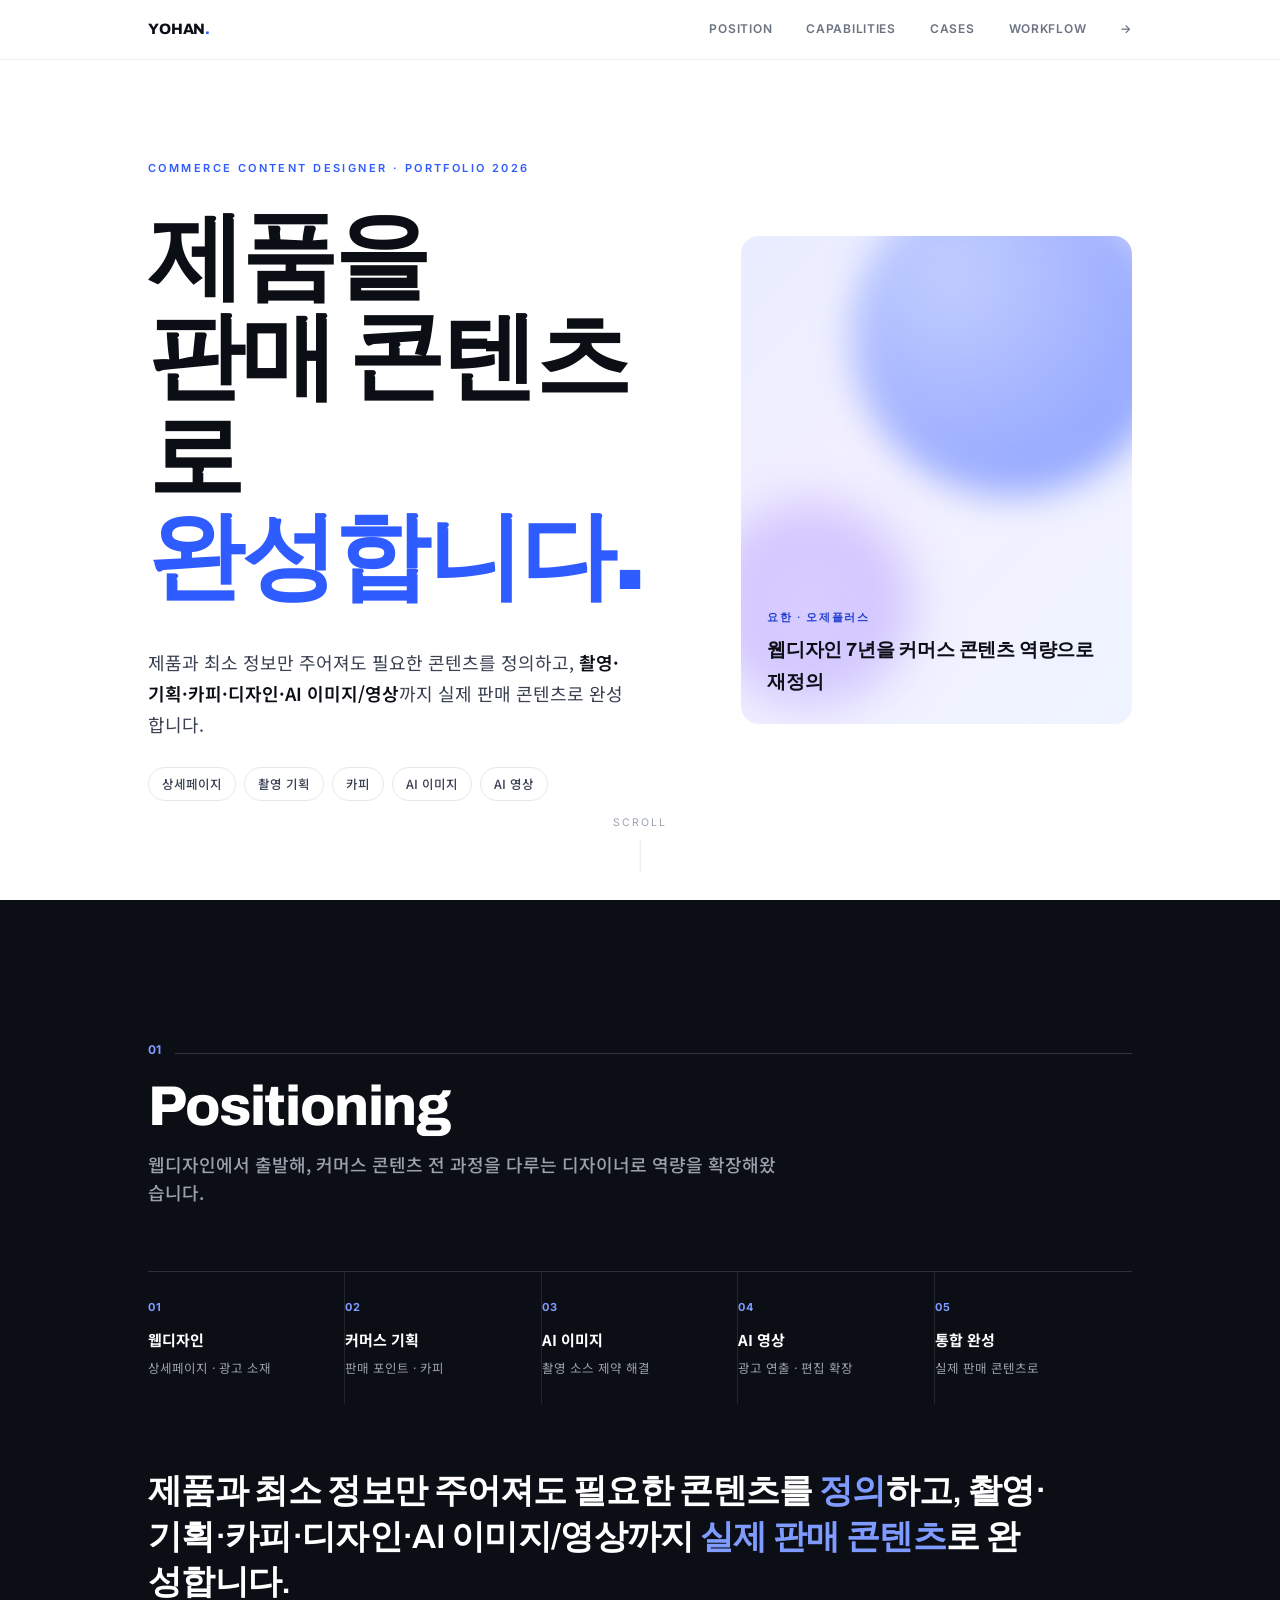
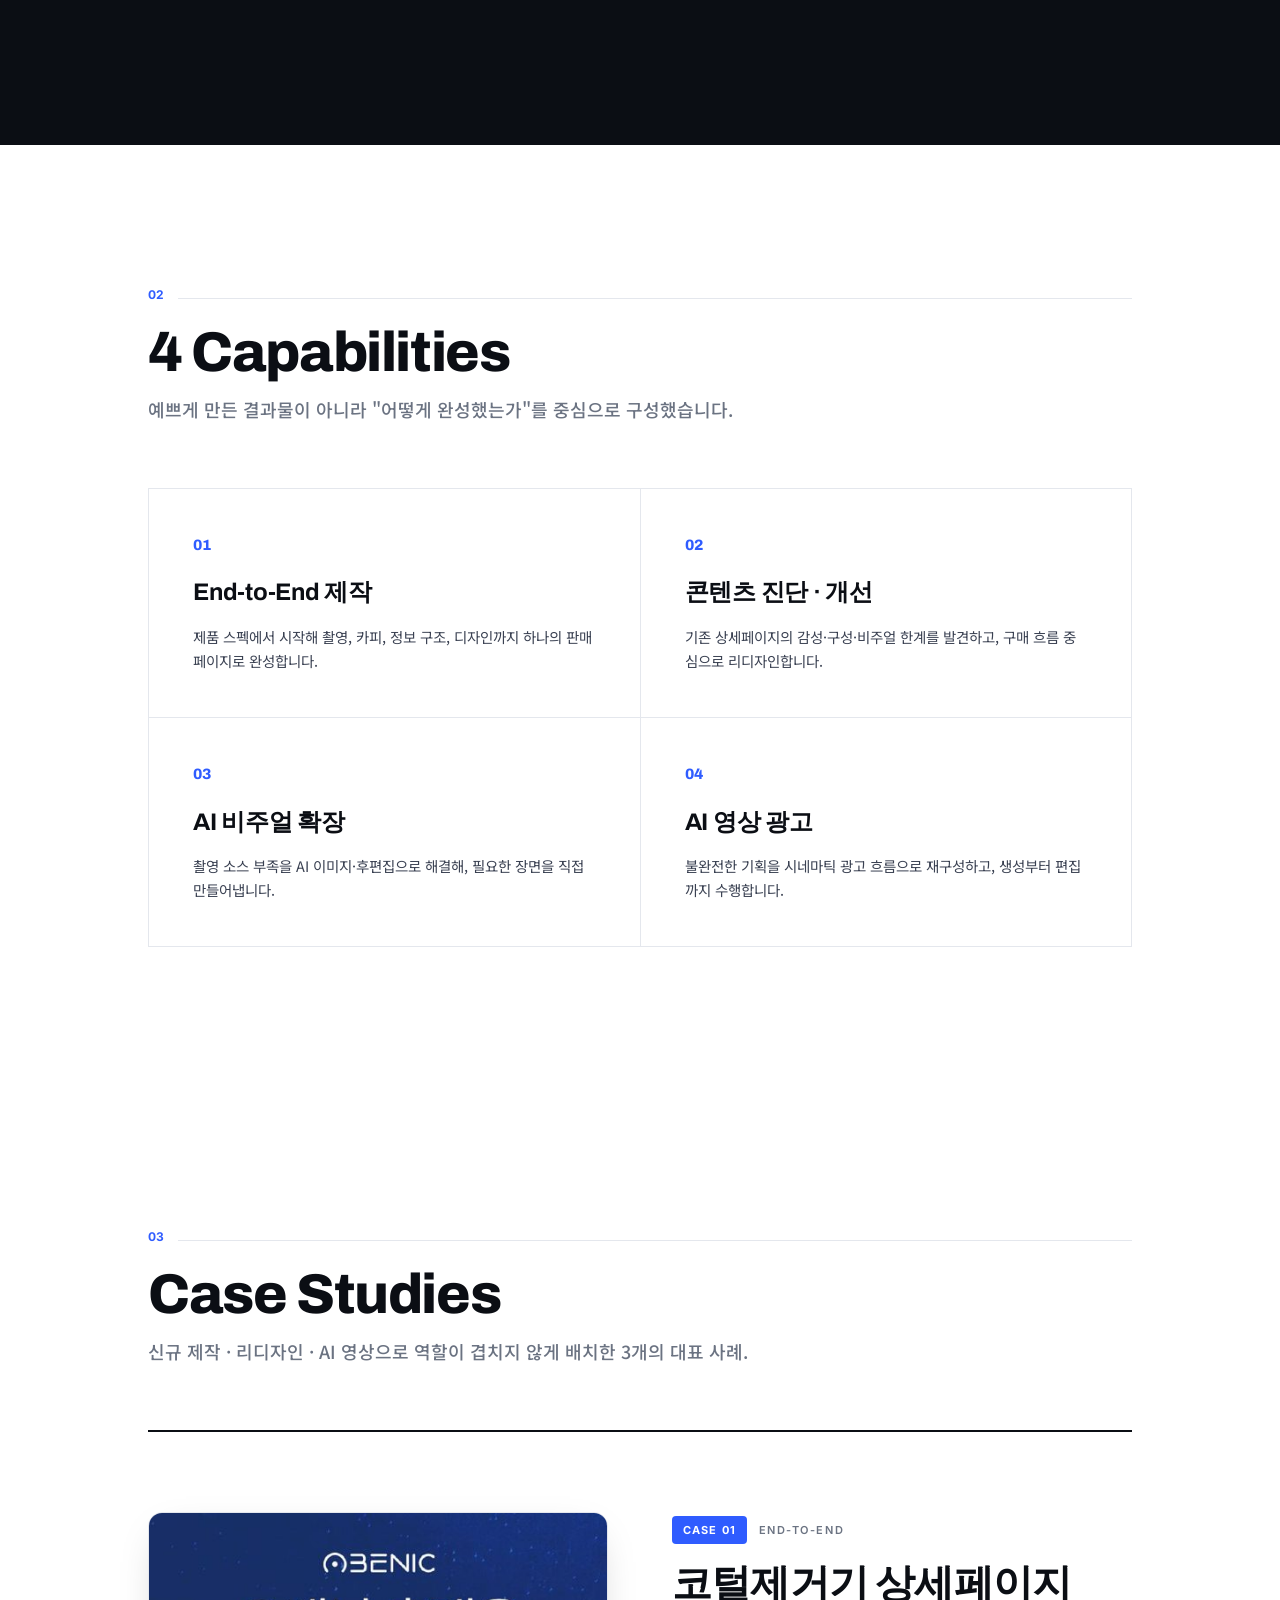
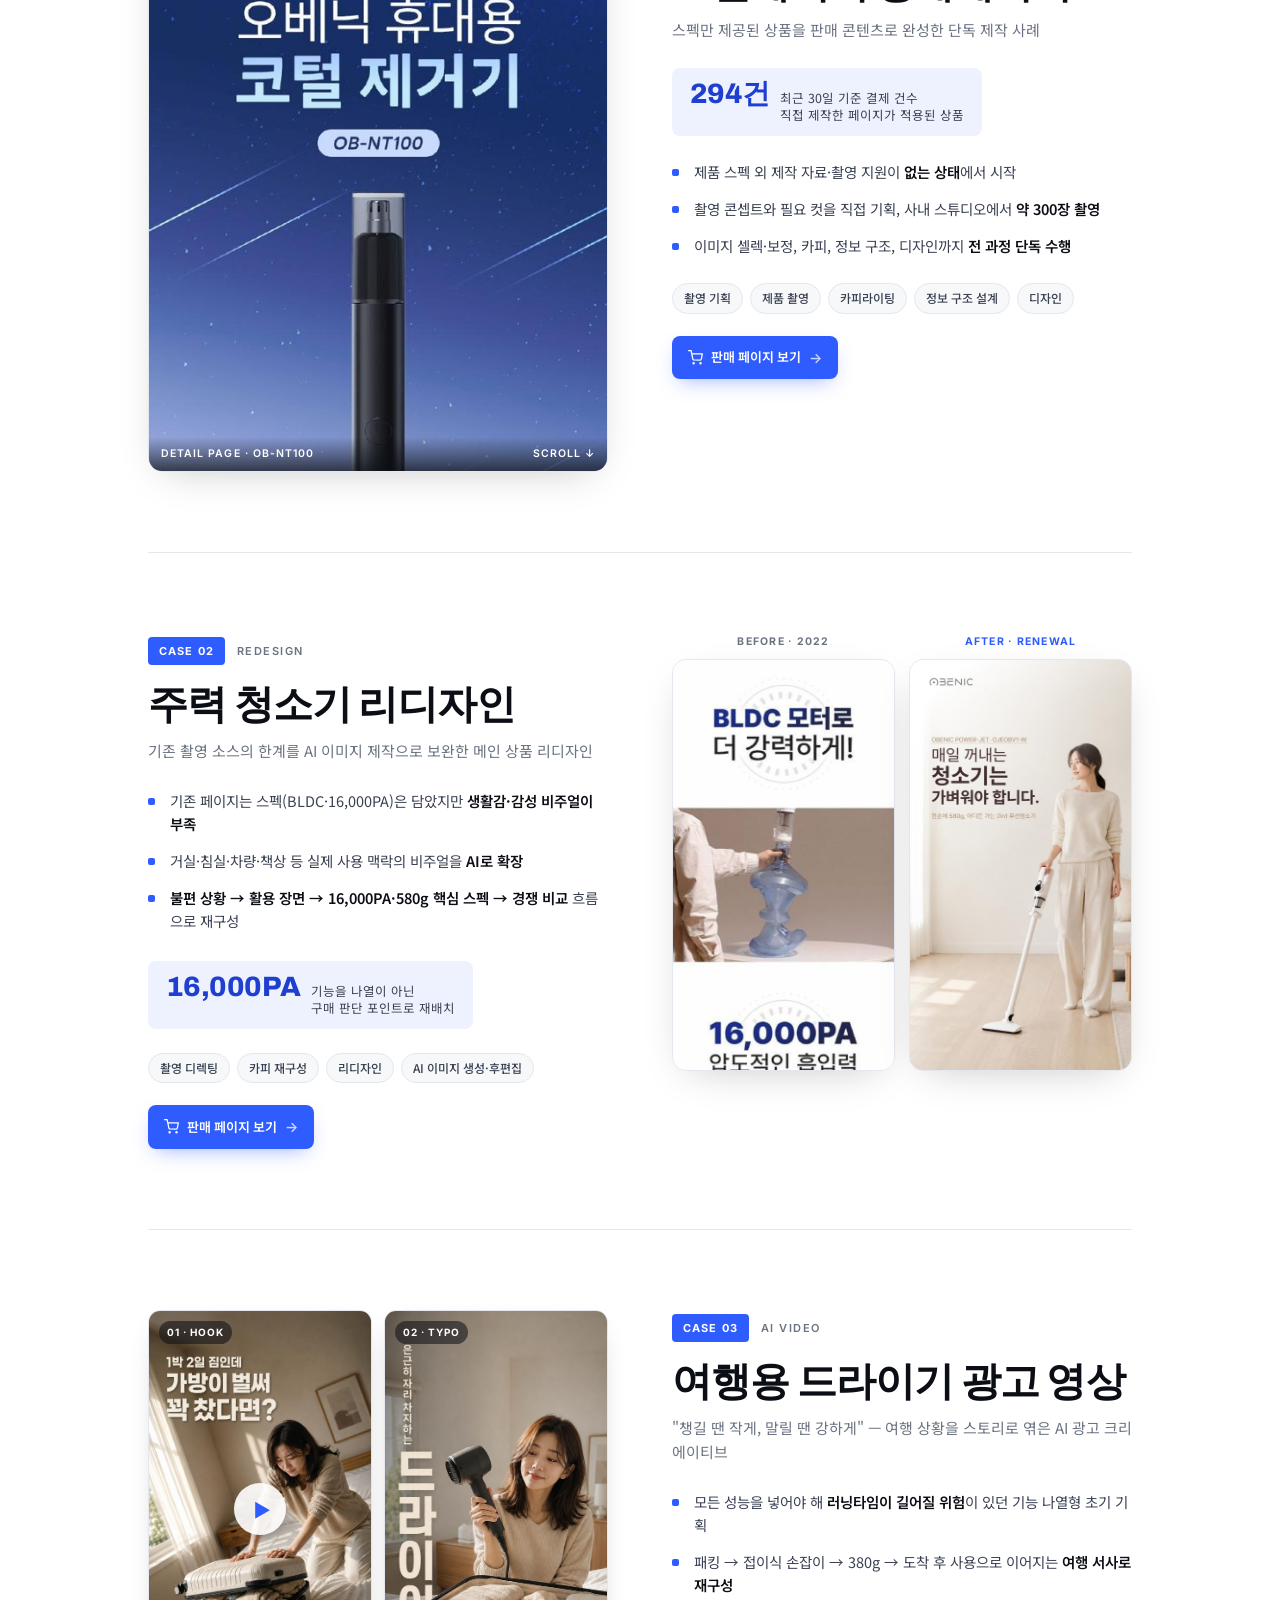
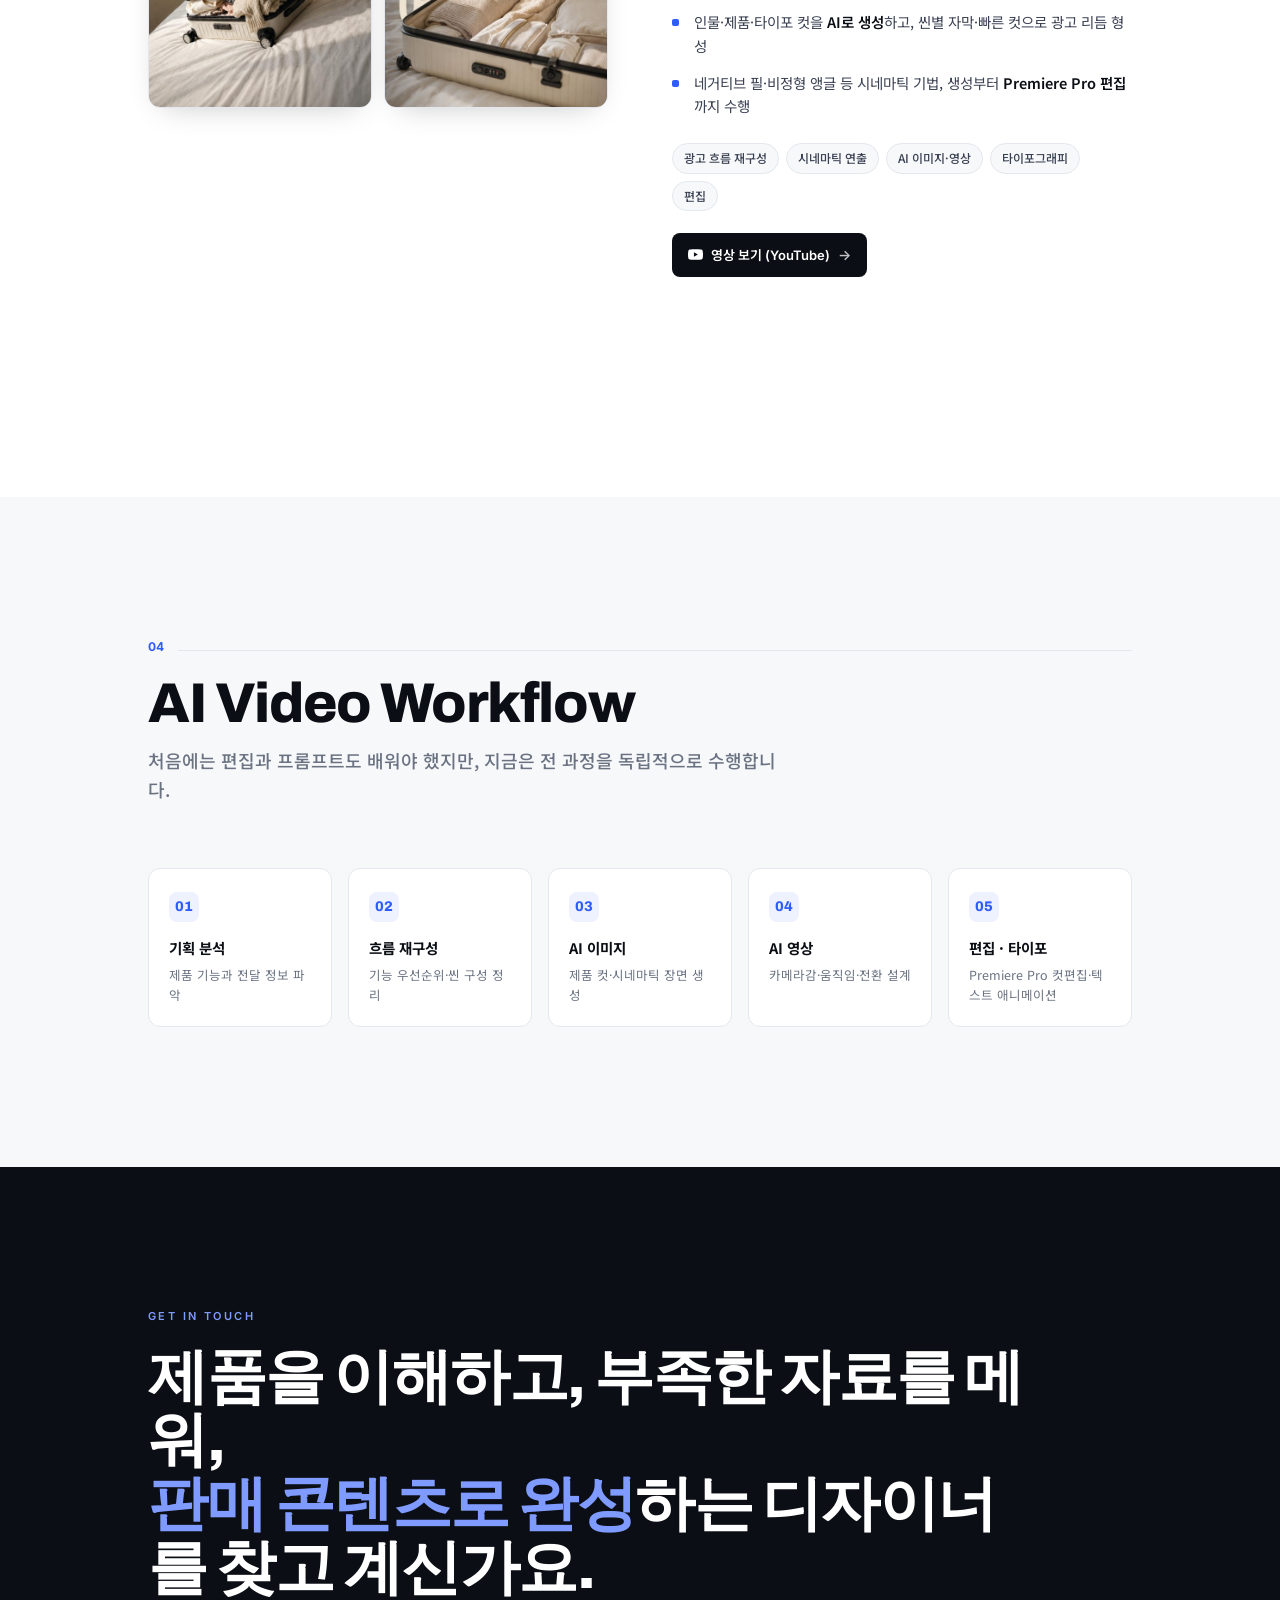
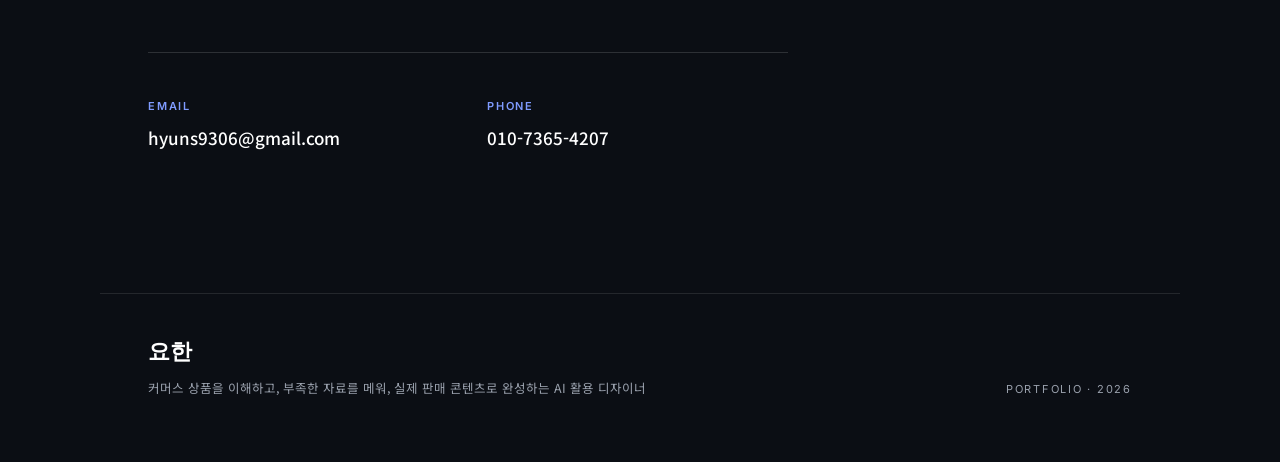
==== index.html @ 8a53a1e0 "Add files via upload" ====
<!DOCTYPE html>
<html lang="ko">
<head>
<meta charset="UTF-8">
<meta name="viewport" content="width=device-width, initial-scale=1.0">
<title>요한 · 커머스 콘텐츠 디자이너 포트폴리오</title>
<link rel="preconnect" href="https://fonts.googleapis.com">
<link rel="preconnect" href="https://fonts.gstatic.com" crossorigin>
<link href="https://fonts.googleapis.com/css2?family=Archivo:wght@500;600;700;800;900&family=Inter:wght@400;500;600;700&family=Noto+Sans+KR:wght@300;400;500;700&display=swap" rel="stylesheet">
<style>
  :root{
    --ink:#0b0e14;
    --ink-2:#3a4152;
    --ink-3:#6b7382;
    --ink-4:#9aa1ad;
    --line:#e4e7ed;
    --line-2:#eef0f4;
    --paper:#ffffff;
    --paper-2:#f7f8fa;
    --paper-3:#f0f2f6;
    --accent:#2f5cff;
    --accent-soft:#eef2ff;
    --accent-deep:#1e3fcf;
    --nav-h:60px;
  }
  *{box-sizing:border-box;margin:0;padding:0}
  html{scroll-behavior:smooth}
  body{
    font-family:'Noto Sans KR','Inter',system-ui,sans-serif;
    color:var(--ink);
    background:var(--paper);
    line-height:1.7;
    -webkit-font-smoothing:antialiased;
  }
  ::selection{background:var(--accent);color:#fff}

  .wrap{max-width:1080px;margin:0 auto;padding:0 clamp(24px,5vw,48px)}

  .eyebrow{
    font-family:'Inter',sans-serif;font-size:11px;font-weight:600;
    letter-spacing:.22em;text-transform:uppercase;color:var(--accent);
  }
  .label{
    font-family:'Inter',sans-serif;font-size:10.5px;font-weight:600;
    letter-spacing:.16em;text-transform:uppercase;color:var(--ink-3);
  }

  /* ---------------- NAV ---------------- */
  nav{
    position:fixed;top:0;left:0;right:0;height:var(--nav-h);z-index:100;
    background:rgba(255,255,255,.82);backdrop-filter:blur(14px);
    border-bottom:1px solid var(--line-2);
    display:flex;align-items:center;
  }
  nav .wrap{display:flex;align-items:center;justify-content:space-between;width:100%}
  .brand{font-family:'Archivo',sans-serif;font-weight:800;font-size:15px;letter-spacing:-.01em}
  .brand span{color:var(--accent)}
  .nav-links{display:flex;gap:clamp(16px,3vw,34px);align-items:center}
  .nav-links a{
    font-family:'Inter',sans-serif;font-size:12px;font-weight:600;
    letter-spacing:.06em;text-transform:uppercase;color:var(--ink-3);
    text-decoration:none;transition:color .18s;
  }
  .nav-links a:hover{color:var(--ink)}
  .nav-idx{font-family:'Inter',sans-serif;font-size:12px;font-weight:600;color:var(--ink-4)}
  @media(max-width:640px){.nav-links a:not(.nav-idx){display:none}}

  /* ---------------- HERO ---------------- */
  .hero{
    min-height:100vh;display:flex;flex-direction:column;justify-content:center;
    padding-top:var(--nav-h);position:relative;overflow:hidden;
  }
  .hero-grid{
    display:grid;grid-template-columns:1.15fr .85fr;
    gap:clamp(32px,5vw,72px);align-items:center;
  }
  .hero h1{
    font-family:'Archivo',sans-serif;font-weight:900;
    font-size:clamp(42px,7.5vw,96px);line-height:1.04;
    letter-spacing:-.03em;color:var(--ink);
  }
  .hero h1 .line2{display:block;color:var(--ink)}
  .hero h1 .accent{color:var(--accent)}
  .hero-eyebrow{margin-bottom:clamp(20px,3vw,30px)}
  .hero-desc{
    margin-top:clamp(26px,4vw,40px);max-width:480px;
    font-size:clamp(15px,1.8vw,18px);color:var(--ink-2);line-height:1.7;
  }
  .hero-desc b{color:var(--ink);font-weight:600}
  .hero-tags{display:flex;flex-wrap:wrap;gap:8px;margin-top:28px}
  .hero-tags span{
    font-size:12.5px;font-weight:500;color:var(--ink-2);
    border:1px solid var(--line);border-radius:20px;padding:5px 13px;
  }
  /* hero visual: gradient orb */
  .hero-visual{
    position:relative;aspect-ratio:4/5;border-radius:18px;overflow:hidden;
    background:linear-gradient(135deg,#e9edff 0%,#f3f0ff 40%,#eef4ff 100%);
    display:flex;align-items:flex-end;padding:26px;
  }
  .hero-visual::before{
    content:"";position:absolute;width:320px;height:320px;border-radius:50%;
    top:-60px;right:-40px;
    background:radial-gradient(circle at 30% 30%,#9db4ff,#5c7cff 55%,#2f5cff 100%);
    filter:blur(18px);opacity:.55;
  }
  .hero-visual::after{
    content:"";position:absolute;width:200px;height:200px;border-radius:50%;
    bottom:20px;left:-30px;
    background:radial-gradient(circle,#c8b8ff,#a78bff 70%);
    filter:blur(26px);opacity:.5;
  }
  .hero-visual .vlabel{position:relative;z-index:2}
  .hero-visual .vlabel .label{color:var(--accent-deep)}
  .hero-visual .vlabel strong{
    display:block;font-family:'Archivo',sans-serif;font-weight:700;
    font-size:19px;color:var(--ink);margin-top:6px;letter-spacing:-.01em;
  }
  .scroll-hint{
    position:absolute;bottom:28px;left:50%;transform:translateX(-50%);
    font-family:'Inter',sans-serif;font-size:10.5px;letter-spacing:.2em;
    text-transform:uppercase;color:var(--ink-4);display:flex;
    flex-direction:column;align-items:center;gap:8px;
  }
  .scroll-hint .bar{width:1px;height:32px;background:var(--line);position:relative;overflow:hidden}
  .scroll-hint .bar::after{
    content:"";position:absolute;top:-40%;left:0;width:100%;height:40%;
    background:var(--accent);animation:scrolldown 1.8s ease-in-out infinite;
  }
  @keyframes scrolldown{0%{top:-40%}60%,100%{top:100%}}
  @media(max-width:820px){
    .hero-grid{grid-template-columns:1fr;gap:40px}
    .hero-visual{max-width:340px;aspect-ratio:16/11}
  }

  /* ---------------- SECTION SHELL ---------------- */
  section{padding:clamp(72px,11vw,140px) 0}
  .sec-head{margin-bottom:clamp(40px,6vw,64px)}
  .sec-head .top{display:flex;align-items:baseline;gap:14px;margin-bottom:18px}
  .sec-head .num{font-family:'Inter',sans-serif;font-size:12px;font-weight:700;color:var(--accent)}
  .sec-head .rule{flex:1;height:1px;background:var(--line)}
  .sec-title{
    font-family:'Archivo',sans-serif;font-weight:800;
    font-size:clamp(30px,5vw,56px);line-height:1.02;letter-spacing:-.025em;
  }
  .sec-title .ko{
    display:block;font-family:'Noto Sans KR';font-weight:500;
    font-size:clamp(15px,1.8vw,18px);color:var(--ink-3);
    letter-spacing:0;margin-top:14px;line-height:1.6;max-width:640px;
  }

  /* ---------------- POSITIONING (strip) ---------------- */
  .position{background:var(--ink);color:#fff}
  .position .sec-title{color:#fff}
  .position .num{color:#7f9bff}
  .position .rule{background:rgba(255,255,255,.16)}
  .position .ko{color:var(--ink-4)}
  .flow{
    display:grid;grid-template-columns:repeat(5,1fr);gap:0;
    border-top:1px solid rgba(255,255,255,.14);
  }
  .flow-item{
    padding:26px 20px 26px 0;border-right:1px solid rgba(255,255,255,.1);
    position:relative;
  }
  .flow-item:last-child{border-right:none}
  .flow-item .fi-num{font-family:'Inter';font-size:11px;font-weight:700;color:#7f9bff;letter-spacing:.1em}
  .flow-item .fi-title{font-weight:700;font-size:15px;margin:10px 0 6px;color:#fff}
  .flow-item .fi-desc{font-size:12.5px;color:var(--ink-4);line-height:1.55}
  @media(max-width:820px){.flow{grid-template-columns:1fr 1fr}.flow-item{border-right:none;border-bottom:1px solid rgba(255,255,255,.1);padding:22px 0}}
  @media(max-width:480px){.flow{grid-template-columns:1fr}}
  .one-liner{
    margin-top:clamp(40px,6vw,64px);
    font-family:'Archivo',sans-serif;font-weight:600;
    font-size:clamp(20px,3vw,34px);line-height:1.35;letter-spacing:-.02em;
    max-width:900px;color:#fff;
  }
  .one-liner .hl{color:#7f9bff}
  .ko-liner{margin-top:16px;font-size:15px;color:var(--ink-4);max-width:760px;font-family:'Noto Sans KR'}

  /* ---------------- CAPABILITIES (4) ---------------- */
  .caps{display:grid;grid-template-columns:repeat(2,1fr);gap:1px;background:var(--line);border:1px solid var(--line)}
  .cap{
    background:var(--paper);padding:clamp(28px,4vw,44px);
    position:relative;transition:background .2s;
  }
  .cap:hover{background:var(--paper-2)}
  .cap .cap-num{
    font-family:'Archivo',sans-serif;font-weight:800;font-size:15px;
    color:var(--accent);letter-spacing:.02em;
  }
  .cap h3{font-family:'Archivo',sans-serif;font-weight:700;font-size:clamp(19px,2.4vw,24px);margin:14px 0 12px;letter-spacing:-.01em}
  .cap p{font-size:14.5px;color:var(--ink-2);line-height:1.66}
  @media(max-width:680px){.caps{grid-template-columns:1fr}}

  /* ---------------- CASE STUDIES ---------------- */
  .case{
    display:grid;grid-template-columns:1fr 1fr;gap:clamp(32px,5vw,72px);
    align-items:start;
    padding:clamp(48px,7vw,80px) 0;
    border-top:1px solid var(--line);
  }
  .case-body{padding-top:4px}
  .case:first-of-type{border-top:2px solid var(--ink)}
  .case.flip .case-visual{order:2}
  .case-meta{display:flex;align-items:center;gap:12px;margin-bottom:18px}
  .case-badge{
    font-family:'Inter',sans-serif;font-size:11px;font-weight:700;
    letter-spacing:.1em;color:#fff;background:var(--accent);
    padding:5px 11px;border-radius:4px;
  }
  .case-kind{font-family:'Inter';font-size:11px;font-weight:600;letter-spacing:.14em;text-transform:uppercase;color:var(--ink-3)}
  .case h3{
    font-family:'Archivo',sans-serif;font-weight:800;
    font-size:clamp(26px,3.6vw,40px);line-height:1.08;letter-spacing:-.02em;margin-bottom:12px;
  }
  .case .case-sub{font-size:15px;color:var(--ink-3);margin-bottom:26px;line-height:1.6}
  .case-points{list-style:none;display:flex;flex-direction:column;gap:14px;margin-bottom:26px}
  .case-points li{position:relative;padding-left:22px;font-size:14.5px;color:var(--ink-2);line-height:1.6}
  .case-points li::before{
    content:"";position:absolute;left:0;top:9px;width:7px;height:7px;
    background:var(--accent);border-radius:2px;
  }
  .case-points li b{color:var(--ink);font-weight:600}
  .case-chips{display:flex;flex-wrap:wrap;gap:7px}
  .case-chips span{
    font-size:12px;font-weight:500;color:var(--ink-2);
    background:var(--paper-2);border:1px solid var(--line);border-radius:16px;padding:4px 11px;
  }
  /* case link buttons */
  .case-links{display:flex;flex-wrap:wrap;gap:10px;margin-top:22px}
  .case-link{
    display:inline-flex;align-items:center;gap:8px;
    font-family:'Inter','Noto Sans KR',sans-serif;font-size:13px;font-weight:600;
    text-decoration:none;padding:10px 16px;border-radius:8px;
    transition:transform .16s ease,box-shadow .16s ease,background .16s ease;
  }
  .case-link.primary{
    background:var(--accent);color:#fff;
    box-shadow:0 8px 20px -8px rgba(47,92,255,.5);
  }
  .case-link.primary:hover{background:var(--accent-deep);transform:translateY(-1px);box-shadow:0 12px 24px -8px rgba(47,92,255,.55)}
  .case-link.video{
    background:var(--ink);color:#fff;
  }
  .case-link.video:hover{transform:translateY(-1px);box-shadow:0 12px 24px -10px rgba(11,14,20,.5)}
  .case-link .ico{width:15px;height:15px;flex-shrink:0}
  .case-link .arw{font-size:14px;opacity:.75;transition:transform .16s ease}
  .case-link:hover .arw{transform:translateX(2px)}
  /* metric ribbon */
  .case-metric{
    display:inline-flex;align-items:baseline;gap:10px;
    background:var(--accent-soft);border-radius:8px;padding:12px 18px;margin-bottom:24px;
  }
  .case-metric .m-big{font-family:'Archivo';font-weight:800;font-size:28px;color:var(--accent-deep);letter-spacing:-.02em;line-height:1}
  .case-metric .m-txt{font-size:12.5px;color:var(--ink-2);line-height:1.4}


  /* real detail-page thumbnail */
  .shot{
    border-radius:14px;overflow:hidden;border:1px solid var(--line);
    background:var(--paper-2);position:relative;box-shadow:0 12px 40px -18px rgba(11,14,20,.28);
  }
  .shot img{display:block;width:100%;height:auto}
  .shot.scroll{max-height:560px;overflow-y:auto;scrollbar-width:thin}
  .shot.scroll::-webkit-scrollbar{width:6px}
  .shot.scroll::-webkit-scrollbar-thumb{background:var(--line);border-radius:3px}
  .shot-cap{
    position:sticky;bottom:0;left:0;right:0;
    display:flex;justify-content:space-between;align-items:center;
    padding:8px 12px;font-family:'Inter';font-size:10.5px;font-weight:600;
    letter-spacing:.1em;text-transform:uppercase;color:#fff;
    background:linear-gradient(transparent,rgba(11,14,20,.72));
  }
  .ba{display:grid;grid-template-columns:1fr 1fr;gap:14px}
  .ba .ba-col{display:flex;flex-direction:column;gap:8px}
  .ba .ba-tag{
    font-family:'Inter';font-size:10.5px;font-weight:700;letter-spacing:.12em;
    text-transform:uppercase;color:var(--ink-3);text-align:center;
  }
  .ba .ba-tag.after{color:var(--accent)}
  .ba .shot{max-height:420px;overflow:hidden}
  .filmstrip{display:grid;grid-template-columns:1fr 1fr;gap:12px}
  .filmstrip .frame{
    border-radius:12px;overflow:hidden;border:1px solid var(--line);position:relative;
    box-shadow:0 10px 30px -16px rgba(11,14,20,.3);
    aspect-ratio:9/16;
  }
  .filmstrip .frame img{display:block;width:100%;height:100%;object-fit:cover}
  .filmstrip .frame .fnum{
    position:absolute;top:10px;left:10px;z-index:2;
    font-family:'Inter';font-size:10px;font-weight:700;letter-spacing:.1em;
    color:#fff;background:rgba(11,14,20,.55);padding:3px 8px;border-radius:20px;
    backdrop-filter:blur(4px);
  }
  .filmstrip .frame .play{
    position:absolute;inset:0;display:flex;align-items:center;justify-content:center;z-index:2;
  }
  .filmstrip .frame .play span{
    width:52px;height:52px;border-radius:50%;background:rgba(255,255,255,.9);
    display:flex;align-items:center;justify-content:center;color:var(--accent);
    font-size:18px;padding-left:4px;box-shadow:0 6px 20px -6px rgba(0,0,0,.4);
  }


  /* placeholder visual */
  .ph{
    aspect-ratio:4/3;border-radius:14px;position:relative;overflow:hidden;
    background:
      repeating-linear-gradient(-45deg,var(--paper-2) 0 12px,var(--paper-3) 12px 24px);
    border:1px solid var(--line);
    display:flex;flex-direction:column;align-items:center;justify-content:center;gap:10px;
  }
  .ph.tall{aspect-ratio:3/4}
  .ph .ph-ico{
    width:46px;height:46px;border-radius:12px;background:var(--paper);
    border:1px solid var(--line);display:flex;align-items:center;justify-content:center;
    color:var(--ink-4);
  }
  .ph .ph-label{font-family:'Inter';font-size:11px;font-weight:600;letter-spacing:.12em;text-transform:uppercase;color:var(--ink-4)}
  .ph .ph-hint{font-size:12px;color:var(--ink-3);text-align:center;padding:0 24px;max-width:320px}
  .case-visual .ph + .ph{margin-top:14px}
  .ph-duo{display:grid;grid-template-columns:1fr 1fr;gap:14px}
  .ph-duo .ph{aspect-ratio:3/4}
  @media(max-width:820px){
    .case{grid-template-columns:1fr;gap:32px}
    .case.flip .case-visual{order:0}
  }

  /* ---------------- WORKFLOW ---------------- */
  .workflow{background:var(--paper-2)}
  .wf-steps{
    display:grid;grid-template-columns:repeat(5,1fr);gap:16px;
  }
  .wf-step{
    background:var(--paper);border:1px solid var(--line);border-radius:12px;
    padding:22px 20px;position:relative;
  }
  .wf-step .wf-num{
    font-family:'Archivo';font-weight:800;font-size:14px;color:var(--accent);
    display:inline-flex;align-items:center;justify-content:center;
    width:30px;height:30px;background:var(--accent-soft);border-radius:8px;margin-bottom:16px;
  }
  .wf-step h4{font-weight:700;font-size:14.5px;margin-bottom:8px;line-height:1.35}
  .wf-step p{font-size:12.5px;color:var(--ink-3);line-height:1.55}
  @media(max-width:900px){.wf-steps{grid-template-columns:1fr 1fr}}
  @media(max-width:480px){.wf-steps{grid-template-columns:1fr}}

  /* ---------------- NEXT / CTA ---------------- */
  .closing{background:var(--ink);color:#fff;text-align:left}
  .closing .eyebrow{color:#7f9bff}
  .closing h2{
    font-family:'Archivo',sans-serif;font-weight:800;
    font-size:clamp(30px,5.5vw,60px);line-height:1.06;letter-spacing:-.025em;
    margin:20px 0 clamp(36px,5vw,52px);max-width:900px;
  }
  .closing h2 .hl{color:#7f9bff}
  .close-grid{display:grid;grid-template-columns:repeat(3,1fr);gap:clamp(20px,3vw,32px);border-top:1px solid rgba(255,255,255,.14);padding-top:clamp(32px,4vw,44px)}
  .close-col .cc-name{font-family:'Archivo';font-weight:700;font-size:17px;margin-bottom:12px;color:#fff}
  .close-col p{font-size:13.5px;color:var(--ink-4);line-height:1.6}
  @media(max-width:720px){.close-grid{grid-template-columns:1fr;gap:24px}}
  /* contact */
  .contact-grid{
    display:grid;grid-template-columns:repeat(2,1fr);gap:clamp(20px,3vw,40px);
    border-top:1px solid rgba(255,255,255,.14);padding-top:clamp(32px,4vw,44px);
    max-width:640px;
  }
  .contact-item .c-label{
    font-family:'Inter';font-size:11px;font-weight:600;letter-spacing:.16em;
    text-transform:uppercase;color:#7f9bff;display:block;margin-bottom:8px;
  }
  .contact-item a,.contact-item .c-val{
    font-size:17px;font-weight:500;color:#fff;text-decoration:none;
    transition:color .16s ease;word-break:break-all;
  }
  .contact-item a:hover{color:#7f9bff}
  @media(max-width:560px){.contact-grid{grid-template-columns:1fr;gap:22px}}

  footer{background:var(--ink);color:var(--ink-4);padding:0 0 clamp(40px,6vw,64px)}
  .foot-inner{display:flex;flex-wrap:wrap;justify-content:space-between;gap:18px;align-items:flex-end;border-top:1px solid rgba(255,255,255,.1);padding-top:clamp(28px,4vw,40px)}
  .foot-inner .fname{font-family:'Archivo';font-weight:800;font-size:22px;color:#fff}
  .foot-inner .fsub{font-size:12.5px;margin-top:6px}
  .foot-tag{font-family:'Inter';font-size:11px;letter-spacing:.16em;text-transform:uppercase}

  /* reveal on scroll */
  .reveal{opacity:0;transform:translateY(24px);transition:opacity .7s ease,transform .7s ease}
  .reveal.in{opacity:1;transform:none}
  @media(prefers-reduced-motion:reduce){
    .reveal{opacity:1;transform:none;transition:none}
    .scroll-hint .bar::after{animation:none}
    html{scroll-behavior:auto}
  }

  /* ---------- mobile refinements ---------- */
  @media(max-width:640px){
    /* comfortable side gutters */
    .wrap{padding:0 20px}
    /* nav: show a compact contact shortcut instead of just an arrow */
    .nav-idx{font-size:11px;letter-spacing:.04em}
    /* hero: keep headline readable */
    .hero h1{font-size:clamp(38px,11vw,60px)}
    .hero-tags span{font-size:12px;padding:5px 12px}
    /* section titles */
    .sec-title{font-size:clamp(26px,8vw,40px)}
    /* case study: stack before/after and filmstrip vertically so images stay large */
    .ba{grid-template-columns:1fr;gap:18px}
    .ba .shot{max-height:none}
    .filmstrip{grid-template-columns:1fr;gap:14px}
    .filmstrip .frame{aspect-ratio:auto}
    .filmstrip .frame img{height:auto}
    /* scrollable detail-page thumbnail: a touch shorter on phones */
    .shot.scroll{max-height:460px}
    /* case body spacing */
    .case{gap:26px;padding:40px 0}
    .case h3{font-size:clamp(24px,7vw,32px)}
    /* metric ribbon wraps nicely */
    .case-metric{width:100%}
    /* link buttons full-feel */
    .case-link{font-size:13px;padding:11px 16px}
    /* contact section */
    .closing h2{font-size:clamp(26px,8vw,40px)}
    .contact-item a,.contact-item .c-val{font-size:16px}
    /* footer stacks */
    .foot-inner{flex-direction:column;align-items:flex-start;gap:14px}
  }
  @media(max-width:380px){
    .wrap{padding:0 16px}
    .hero h1{font-size:34px}
  }
</style>
</head>
<body>

<!-- NAV -->
<nav>
  <div class="wrap">
    <div class="brand">YOHAN<span>.</span></div>
    <div class="nav-links">
      <a href="#position">Position</a>
      <a href="#capabilities">Capabilities</a>
      <a href="#cases">Cases</a>
      <a href="#workflow">Workflow</a>
      <a href="#next" class="nav-idx">→</a>
    </div>
  </div>
</nav>

<!-- HERO -->
<header class="hero">
  <div class="wrap hero-grid">
    <div>
      <div class="hero-eyebrow eyebrow">Commerce Content Designer · Portfolio 2026</div>
      <h1>제품을<span class="line2">판매 콘텐츠로</span><span class="line2 accent">완성합니다.</span></h1>
      <p class="hero-desc">
        제품과 최소 정보만 주어져도 필요한 콘텐츠를 정의하고,
        <b>촬영·기획·카피·디자인·AI 이미지/영상</b>까지 실제 판매 콘텐츠로 완성합니다.
      </p>
      <div class="hero-tags">
        <span>상세페이지</span><span>촬영 기획</span><span>카피</span>
        <span>AI 이미지</span><span>AI 영상</span>
      </div>
    </div>
    <div class="hero-visual">
      <div class="vlabel">
        <span class="label">요한 · 오제플러스</span>
        <strong>웹디자인 7년을 커머스 콘텐츠 역량으로 재정의</strong>
      </div>
    </div>
  </div>
  <div class="scroll-hint"><span>Scroll</span><span class="bar"></span></div>
</header>

<!-- POSITIONING -->
<section class="position" id="position">
  <div class="wrap">
    <div class="sec-head">
      <div class="top"><span class="num">01</span><span class="rule"></span></div>
      <h2 class="sec-title">Positioning
        <span class="ko">웹디자인에서 출발해, 커머스 콘텐츠 전 과정을 다루는 디자이너로 역량을 확장해왔습니다.</span>
      </h2>
    </div>
    <div class="flow reveal">
      <div class="flow-item"><div class="fi-num">01</div><div class="fi-title">웹디자인</div><div class="fi-desc">상세페이지 · 광고 소재</div></div>
      <div class="flow-item"><div class="fi-num">02</div><div class="fi-title">커머스 기획</div><div class="fi-desc">판매 포인트 · 카피</div></div>
      <div class="flow-item"><div class="fi-num">03</div><div class="fi-title">AI 이미지</div><div class="fi-desc">촬영 소스 제약 해결</div></div>
      <div class="flow-item"><div class="fi-num">04</div><div class="fi-title">AI 영상</div><div class="fi-desc">광고 연출 · 편집 확장</div></div>
      <div class="flow-item"><div class="fi-num">05</div><div class="fi-title">통합 완성</div><div class="fi-desc">실제 판매 콘텐츠로</div></div>
    </div>
    <p class="one-liner reveal">
      제품과 최소 정보만 주어져도 필요한 콘텐츠를 <span class="hl">정의</span>하고,
      촬영·기획·카피·디자인·AI 이미지/영상까지 <span class="hl">실제 판매 콘텐츠</span>로 완성합니다.
    </p>
  </div>
</section>

<!-- CAPABILITIES -->
<section id="capabilities">
  <div class="wrap">
    <div class="sec-head">
      <div class="top"><span class="num">02</span><span class="rule"></span></div>
      <h2 class="sec-title">4 Capabilities
        <span class="ko">예쁘게 만든 결과물이 아니라 "어떻게 완성했는가"를 중심으로 구성했습니다.</span>
      </h2>
    </div>
    <div class="caps">
      <div class="cap reveal">
        <div class="cap-num">01</div>
        <h3>End-to-End 제작</h3>
        <p>제품 스펙에서 시작해 촬영, 카피, 정보 구조, 디자인까지 하나의 판매 페이지로 완성합니다.</p>
      </div>
      <div class="cap reveal">
        <div class="cap-num">02</div>
        <h3>콘텐츠 진단 · 개선</h3>
        <p>기존 상세페이지의 감성·구성·비주얼 한계를 발견하고, 구매 흐름 중심으로 리디자인합니다.</p>
      </div>
      <div class="cap reveal">
        <div class="cap-num">03</div>
        <h3>AI 비주얼 확장</h3>
        <p>촬영 소스 부족을 AI 이미지·후편집으로 해결해, 필요한 장면을 직접 만들어냅니다.</p>
      </div>
      <div class="cap reveal">
        <div class="cap-num">04</div>
        <h3>AI 영상 광고</h3>
        <p>불완전한 기획을 시네마틱 광고 흐름으로 재구성하고, 생성부터 편집까지 수행합니다.</p>
      </div>
    </div>
  </div>
</section>

<!-- CASE STUDIES -->
<section id="cases">
  <div class="wrap">
    <div class="sec-head">
      <div class="top"><span class="num">03</span><span class="rule"></span></div>
      <h2 class="sec-title">Case Studies
        <span class="ko">신규 제작 · 리디자인 · AI 영상으로 역할이 겹치지 않게 배치한 3개의 대표 사례.</span>
      </h2>
    </div>

    <!-- CASE 01 -->
    <article class="case reveal">
      <div class="case-visual">
        <div class="shot scroll">
          <img src="[data-uri]" alt="코털제거기 상세페이지 — 오베닉 OB-NT100">
          <div class="shot-cap"><span>Detail Page · OB-NT100</span><span>Scroll ↓</span></div>
        </div>
      </div>
      <div class="case-body">
        <div class="case-meta"><span class="case-badge">CASE 01</span><span class="case-kind">End-to-End</span></div>
        <h3>코털제거기 상세페이지</h3>
        <p class="case-sub">스펙만 제공된 상품을 판매 콘텐츠로 완성한 단독 제작 사례</p>
        <div class="case-metric">
          <span class="m-big">294건</span>
          <span class="m-txt">최근 30일 기준 결제 건수<br>직접 제작한 페이지가 적용된 상품</span>
        </div>
        <ul class="case-points">
          <li>제품 스펙 외 제작 자료·촬영 지원이 <b>없는 상태</b>에서 시작</li>
          <li>촬영 콘셉트와 필요 컷을 직접 기획, 사내 스튜디오에서 <b>약 300장 촬영</b></li>
          <li>이미지 셀렉·보정, 카피, 정보 구조, 디자인까지 <b>전 과정 단독 수행</b></li>
        </ul>
        <div class="case-chips">
          <span>촬영 기획</span><span>제품 촬영</span><span>카피라이팅</span><span>정보 구조 설계</span><span>디자인</span>
        </div>
        <div class="case-links">
          <a class="case-link primary" href="https://smartstore.naver.com/obenic/products/11923440043" target="_blank" rel="noopener">
            <svg class="ico" viewBox="0 0 24 24" fill="none" stroke="currentColor" stroke-width="2" stroke-linecap="round" stroke-linejoin="round"><circle cx="9" cy="21" r="1"/><circle cx="20" cy="21" r="1"/><path d="M1 1h4l2.68 13.39a2 2 0 0 0 2 1.61h9.72a2 2 0 0 0 2-1.61L23 6H6"/></svg>
            판매 페이지 보기<span class="arw">→</span>
          </a>
        </div>
      </div>
    </article>

    <!-- CASE 02 -->
    <article class="case flip reveal">
      <div class="case-visual">
        <div class="ba">
          <div class="ba-col">
            <div class="ba-tag">Before · 2022</div>
            <div class="shot"><img src="[data-uri]" alt="청소기 기존 상세페이지"></div>
          </div>
          <div class="ba-col">
            <div class="ba-tag after">After · Renewal</div>
            <div class="shot"><img src="[data-uri]" alt="청소기 리뉴얼 상세페이지"></div>
          </div>
        </div>
      </div>
      <div class="case-body">
        <div class="case-meta"><span class="case-badge">CASE 02</span><span class="case-kind">Redesign</span></div>
        <h3>주력 청소기 리디자인</h3>
        <p class="case-sub">기존 촬영 소스의 한계를 AI 이미지 제작으로 보완한 메인 상품 리디자인</p>
        <ul class="case-points">
          <li>기존 페이지는 스펙(BLDC·16,000PA)은 담았지만 <b>생활감·감성 비주얼이 부족</b></li>
          <li>거실·침실·차량·책상 등 실제 사용 맥락의 비주얼을 <b>AI로 확장</b></li>
          <li><b>불편 상황 → 활용 장면 → 16,000PA·580g 핵심 스펙 → 경쟁 비교</b> 흐름으로 재구성</li>
        </ul>
        <div class="case-metric" style="margin-top:2px">
          <span class="m-big">16,000PA</span>
          <span class="m-txt">기능을 나열이 아닌<br>구매 판단 포인트로 재배치</span>
        </div>
        <div class="case-chips">
          <span>촬영 디렉팅</span><span>카피 재구성</span><span>리디자인</span><span>AI 이미지 생성·후편집</span>
        </div>
        <div class="case-links">
          <a class="case-link primary" href="https://smartstore.naver.com/obenic/products/12833099333" target="_blank" rel="noopener">
            <svg class="ico" viewBox="0 0 24 24" fill="none" stroke="currentColor" stroke-width="2" stroke-linecap="round" stroke-linejoin="round"><circle cx="9" cy="21" r="1"/><circle cx="20" cy="21" r="1"/><path d="M1 1h4l2.68 13.39a2 2 0 0 0 2 1.61h9.72a2 2 0 0 0 2-1.61L23 6H6"/></svg>
            판매 페이지 보기<span class="arw">→</span>
          </a>
        </div>
      </div>
    </article>

    <!-- CASE 03 -->
    <article class="case reveal">
      <div class="case-visual">
        <div class="filmstrip">
          <div class="frame">
            <span class="fnum">01 · HOOK</span>
            <div class="play"><span>▶</span></div>
            <img src="[data-uri]" alt="드라이기 광고 영상 오프닝 컷">
          </div>
          <div class="frame">
            <span class="fnum">02 · TYPO</span>
            <img src="[data-uri]" alt="드라이기 광고 영상 타이포 컷">
          </div>
        </div>
      </div>
      <div class="case-body">
        <div class="case-meta"><span class="case-badge">CASE 03</span><span class="case-kind">AI Video</span></div>
        <h3>여행용 드라이기 광고 영상</h3>
        <p class="case-sub">"챙길 땐 작게, 말릴 땐 강하게" — 여행 상황을 스토리로 엮은 AI 광고 크리에이티브</p>
        <ul class="case-points">
          <li>모든 성능을 넣어야 해 <b>러닝타임이 길어질 위험</b>이 있던 기능 나열형 초기 기획</li>
          <li>패킹 → 접이식 손잡이 → 380g → 도착 후 사용으로 이어지는 <b>여행 서사로 재구성</b></li>
          <li>인물·제품·타이포 컷을 <b>AI로 생성</b>하고, 씬별 자막·빠른 컷으로 광고 리듬 형성</li>
          <li>네거티브 필·비정형 앵글 등 시네마틱 기법, 생성부터 <b>Premiere Pro 편집</b>까지 수행</li>
        </ul>
        <div class="case-chips">
          <span>광고 흐름 재구성</span><span>시네마틱 연출</span><span>AI 이미지·영상</span><span>타이포그래피</span><span>편집</span>
        </div>
        <div class="case-links">
          <a class="case-link video" href="https://www.youtube.com/shorts/LEi4liqGNys" target="_blank" rel="noopener">
            <svg class="ico" viewBox="0 0 24 24" fill="currentColor"><path d="M23.5 6.2a3 3 0 0 0-2.1-2.1C19.5 3.5 12 3.5 12 3.5s-7.5 0-9.4.6A3 3 0 0 0 .5 6.2 31 31 0 0 0 0 12a31 31 0 0 0 .5 5.8 3 3 0 0 0 2.1 2.1c1.9.6 9.4.6 9.4.6s7.5 0 9.4-.6a3 3 0 0 0 2.1-2.1A31 31 0 0 0 24 12a31 31 0 0 0-.5-5.8zM9.5 15.5v-7l6.3 3.5-6.3 3.5z"/></svg>
            영상 보기 (YouTube)<span class="arw">→</span>
          </a>
        </div>
      </div>
    </article>
  </div>
</section>

<!-- WORKFLOW -->
<section class="workflow" id="workflow">
  <div class="wrap">
    <div class="sec-head">
      <div class="top"><span class="num">04</span><span class="rule"></span></div>
      <h2 class="sec-title">AI Video Workflow
        <span class="ko">처음에는 편집과 프롬프트도 배워야 했지만, 지금은 전 과정을 독립적으로 수행합니다.</span>
      </h2>
    </div>
    <div class="wf-steps reveal">
      <div class="wf-step"><span class="wf-num">01</span><h4>기획 분석</h4><p>제품 기능과 전달 정보 파악</p></div>
      <div class="wf-step"><span class="wf-num">02</span><h4>흐름 재구성</h4><p>기능 우선순위·씬 구성 정리</p></div>
      <div class="wf-step"><span class="wf-num">03</span><h4>AI 이미지</h4><p>제품 컷·시네마틱 장면 생성</p></div>
      <div class="wf-step"><span class="wf-num">04</span><h4>AI 영상</h4><p>카메라감·움직임·전환 설계</p></div>
      <div class="wf-step"><span class="wf-num">05</span><h4>편집 · 타이포</h4><p>Premiere Pro 컷편집·텍스트 애니메이션</p></div>
    </div>
  </div>
</section>

<!-- CONTACT / CLOSING -->
<section class="closing" id="next">
  <div class="wrap">
    <div class="eyebrow">Get in touch</div>
    <h2>제품을 이해하고, 부족한 자료를 메워,<br><span class="hl">판매 콘텐츠로 완성</span>하는 디자이너를 찾고 계신가요.</h2>
    <div class="contact-grid reveal">
      <div class="contact-item">
        <span class="c-label">Email</span>
        <a href="mailto:hyuns9306@gmail.com">hyuns9306@gmail.com</a>
      </div>
      <div class="contact-item">
        <span class="c-label">Phone</span>
        <a href="tel:01073654207">010-7365-4207</a>
      </div>
    </div>
  </div>
</section>

<footer>
  <div class="wrap foot-inner">
    <div>
      <div class="fname">요한</div>
      <div class="fsub">커머스 상품을 이해하고, 부족한 자료를 메워, 실제 판매 콘텐츠로 완성하는 AI 활용 디자이너</div>
    </div>
    <div class="foot-tag">Portfolio · 2026</div>
  </div>
</footer>

<script>
  const io = new IntersectionObserver((entries)=>{
    entries.forEach(e=>{ if(e.isIntersecting){ e.target.classList.add('in'); io.unobserve(e.target);} });
  },{threshold:.12});
  document.querySelectorAll('.reveal').forEach(el=>io.observe(el));
</script>
</body>
</html>
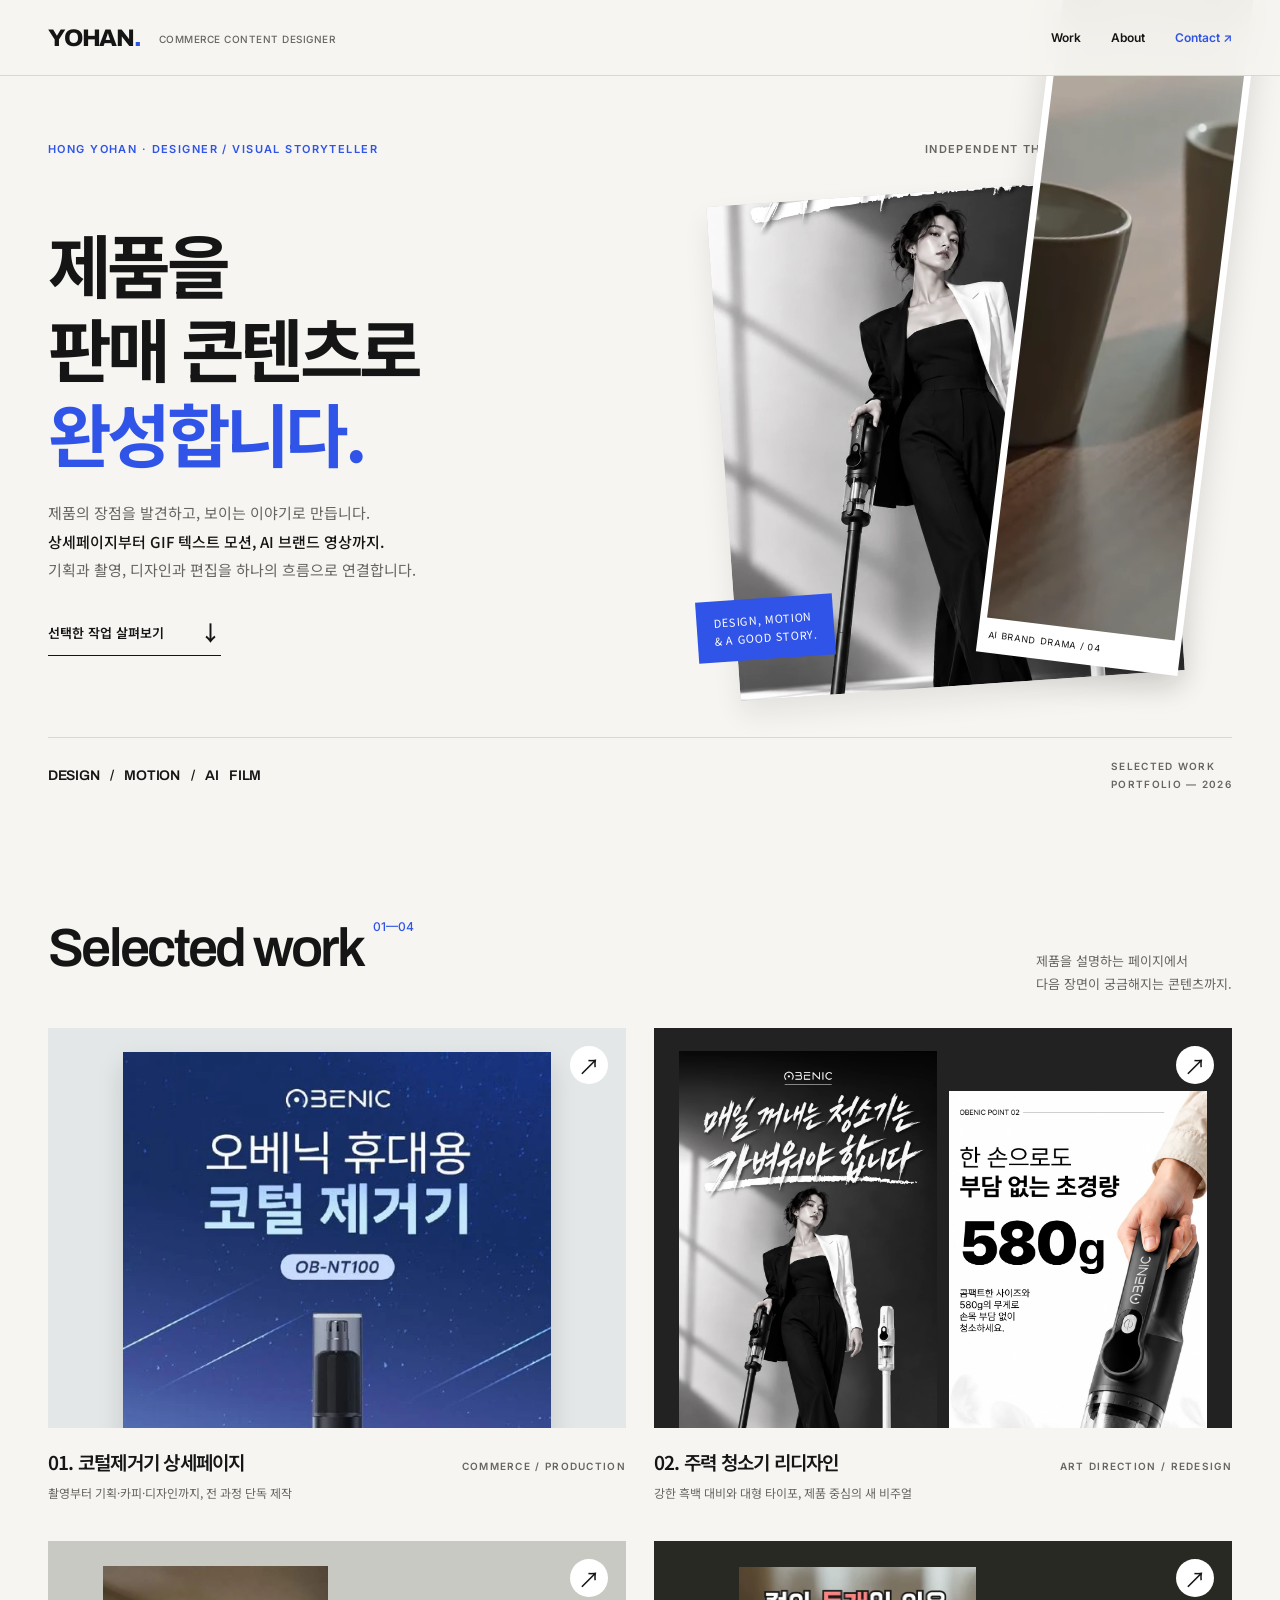
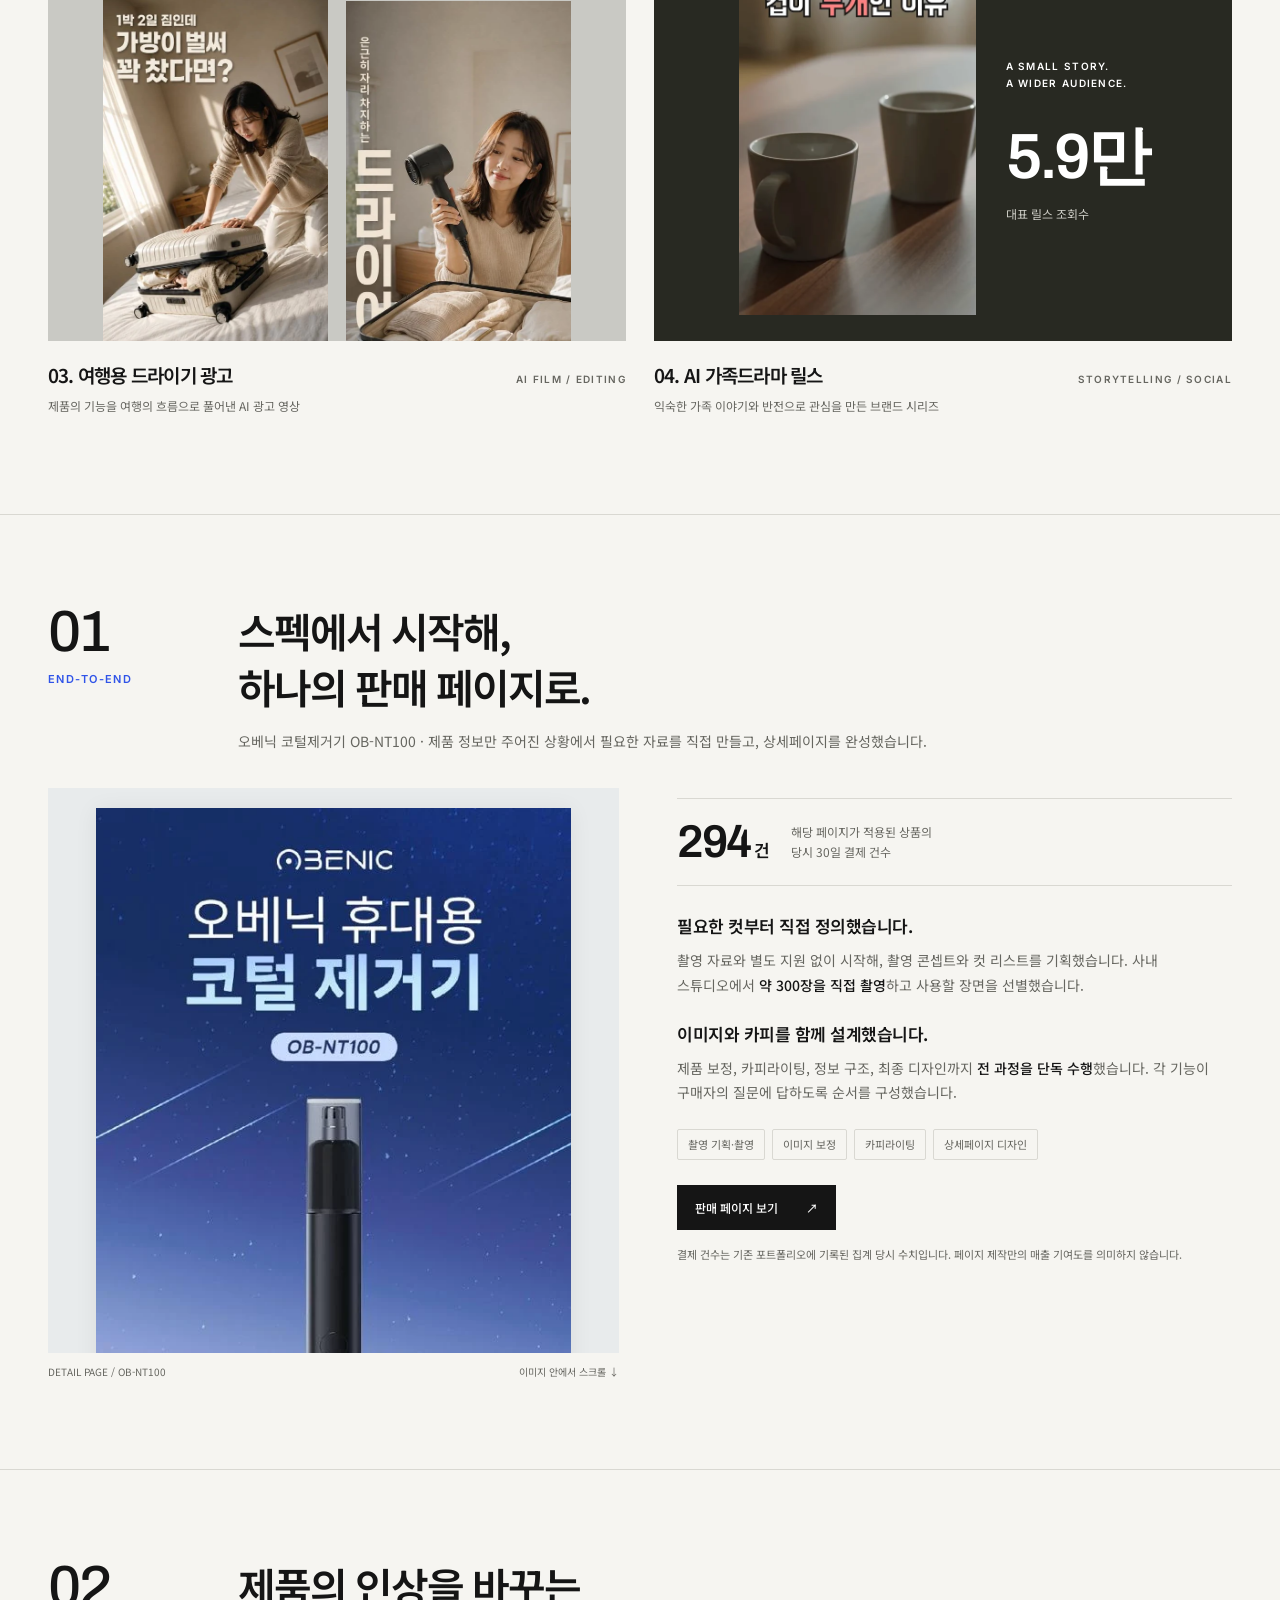
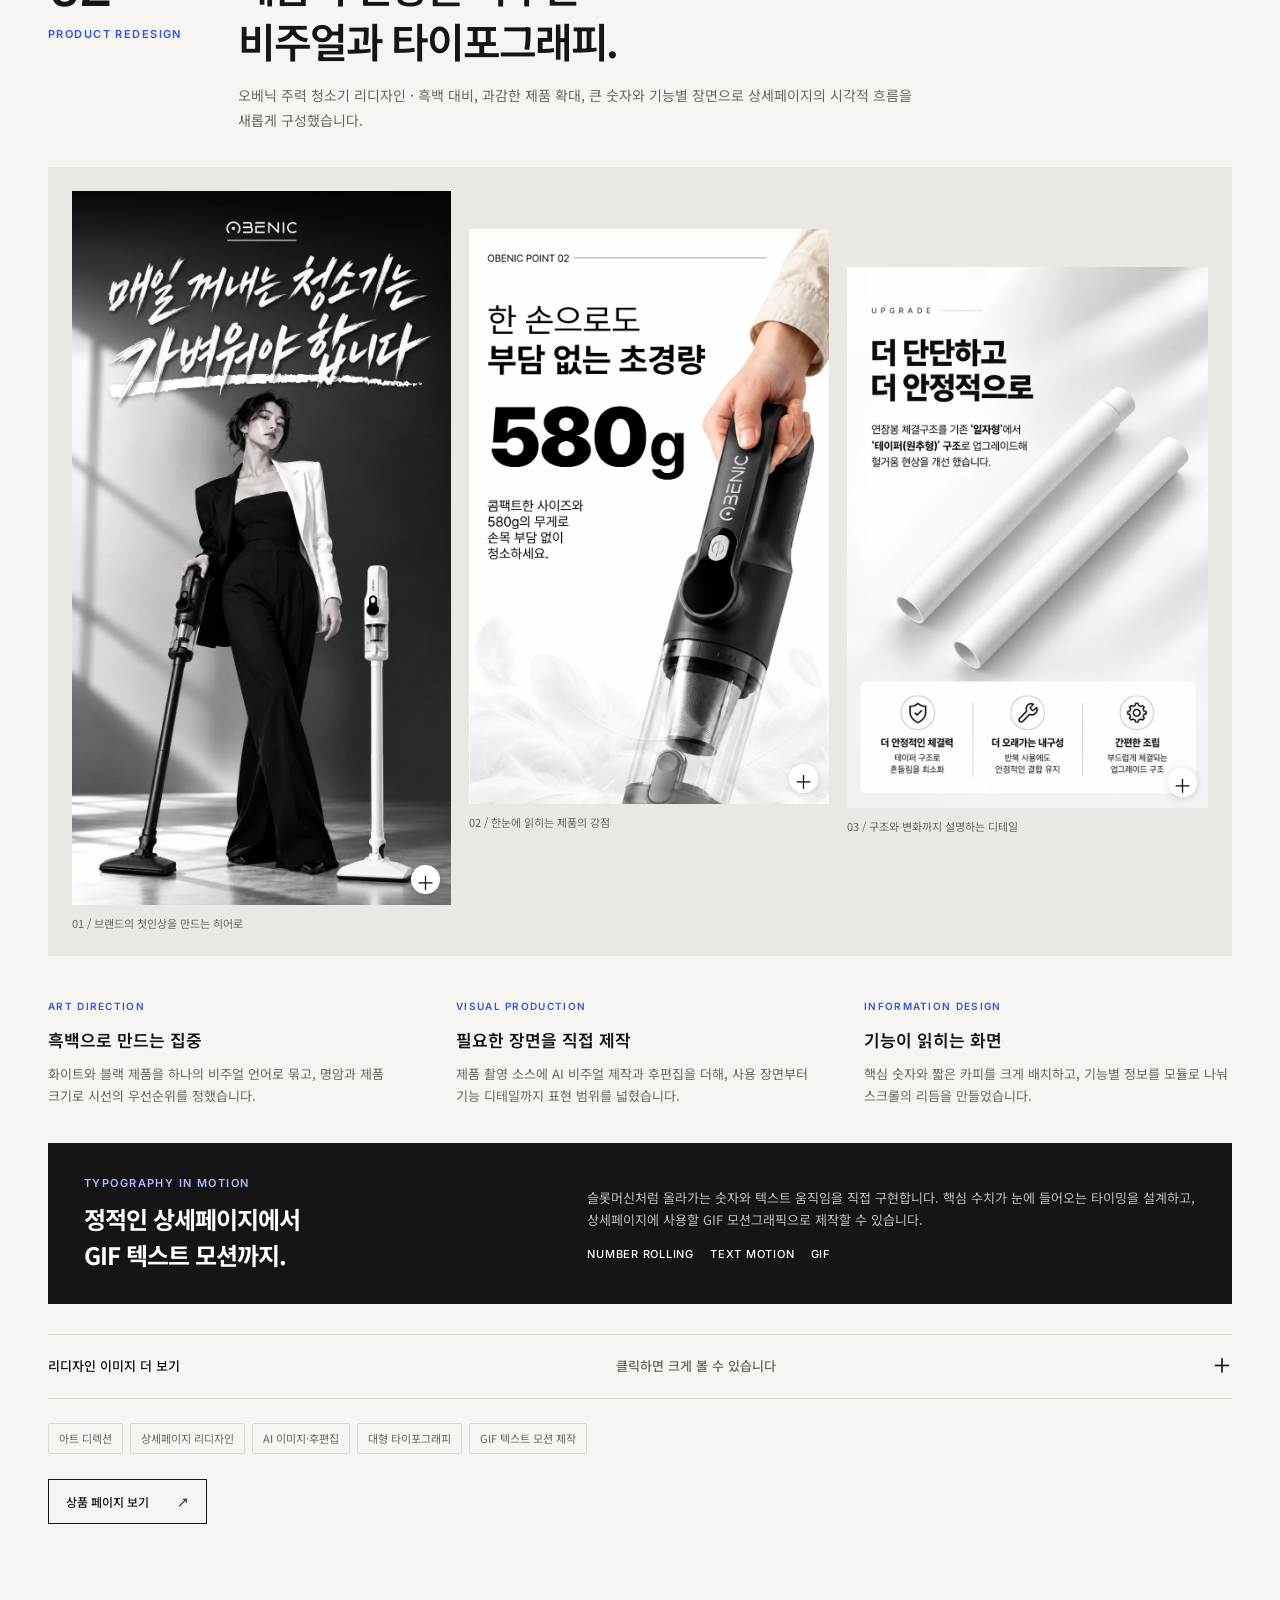
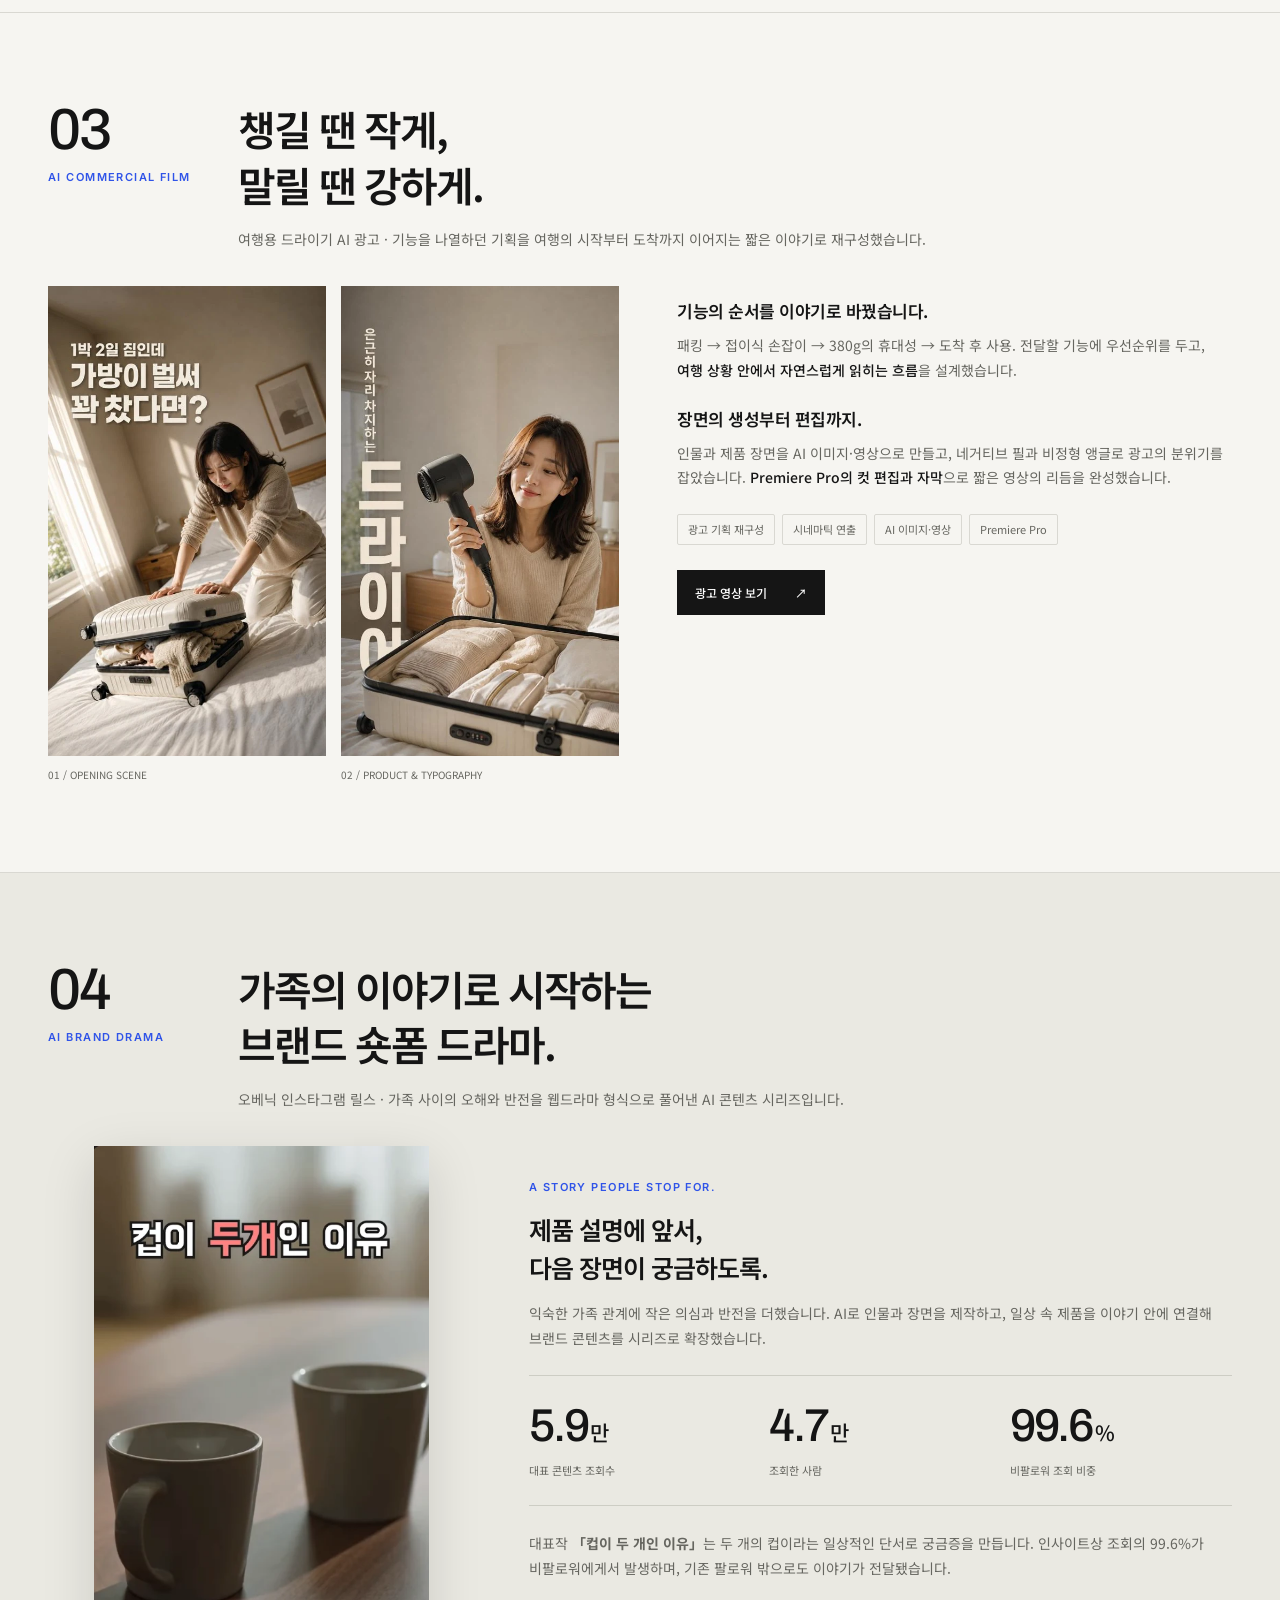
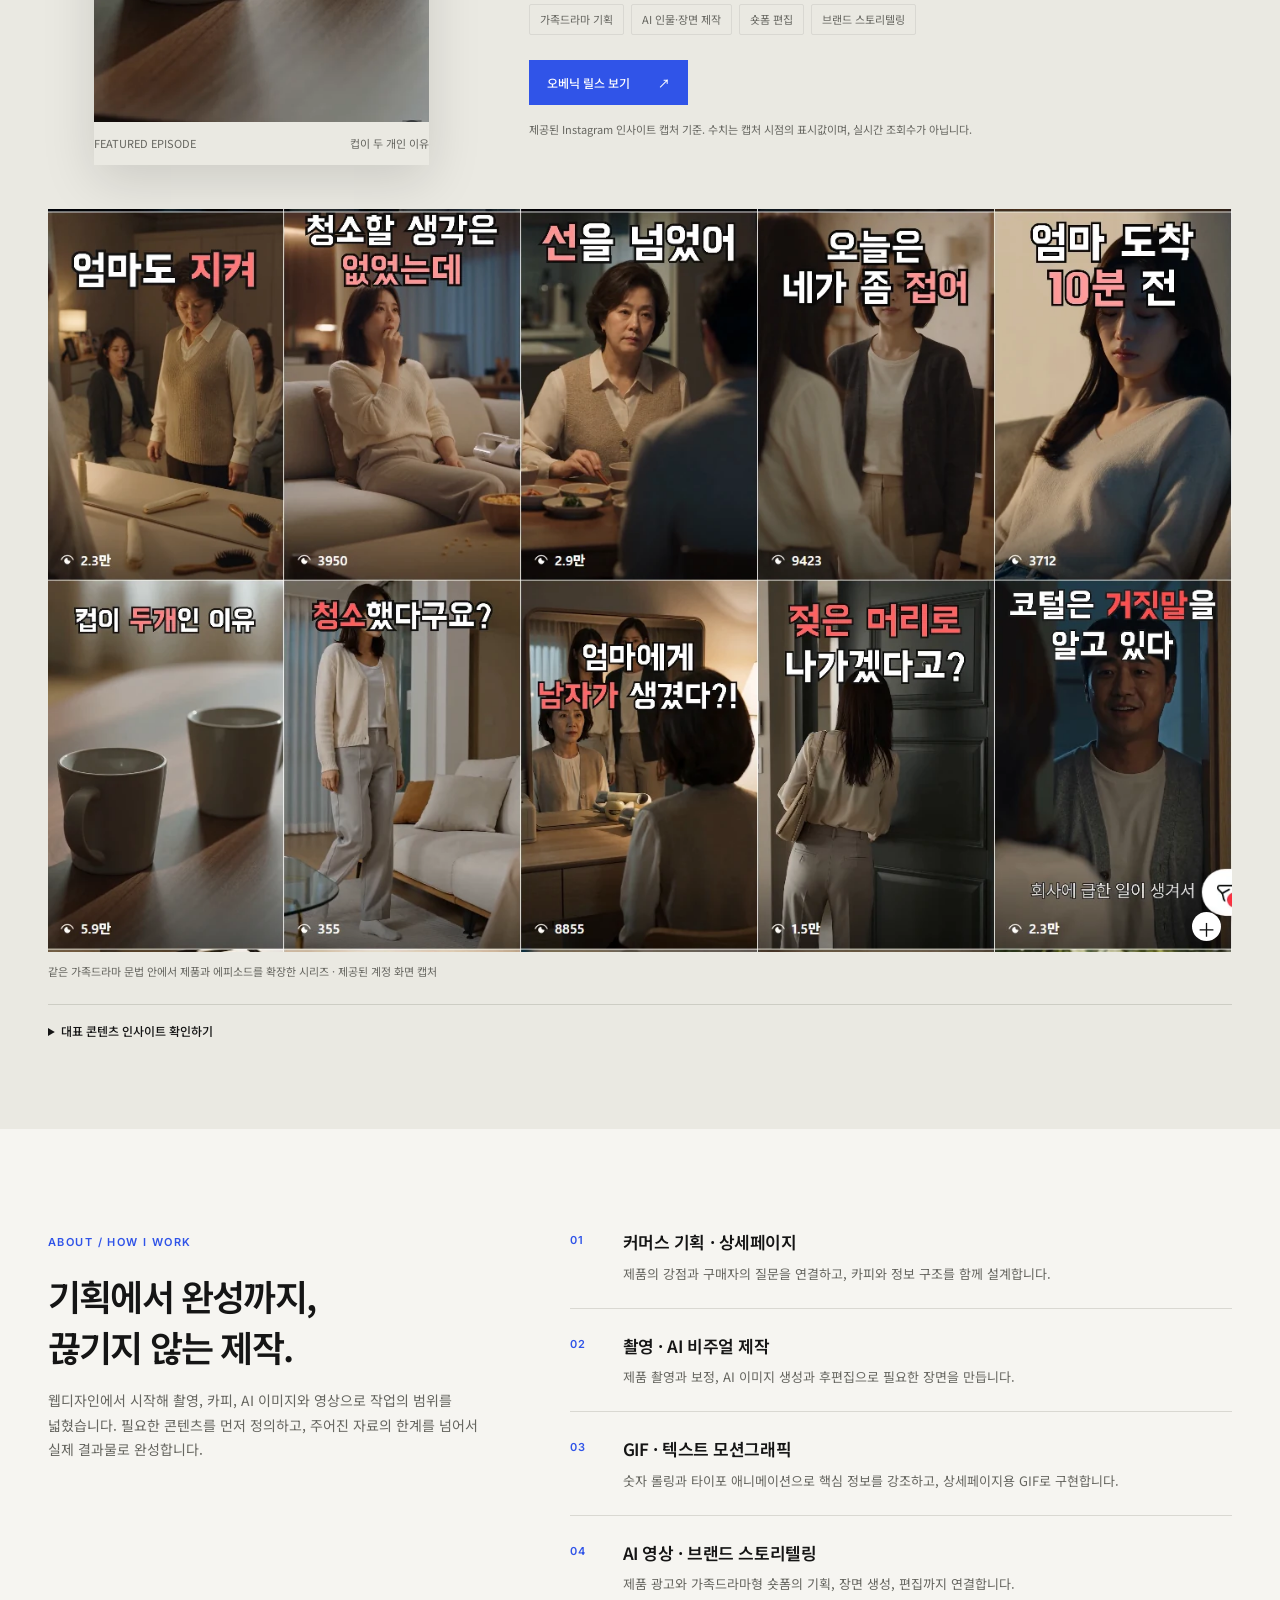
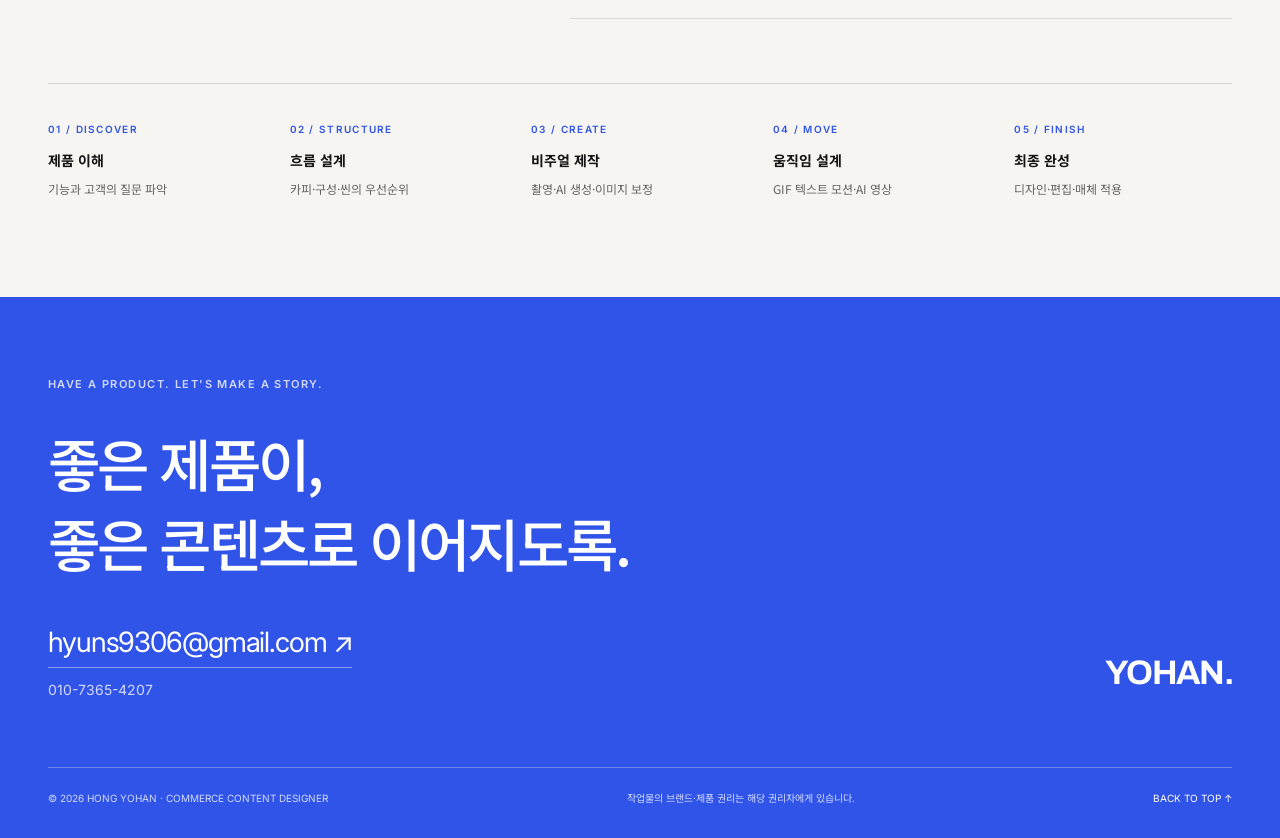
==== commit e9af9181: "Renew portfolio with latest product designs and AI drama case study" ====
--- a/index.html
+++ b/index.html
@@ -3,703 +3,212 @@
 <head>
 <meta charset="UTF-8">
 <meta name="viewport" content="width=device-width, initial-scale=1.0">
-<title>요한 · 커머스 콘텐츠 디자이너 포트폴리오</title>
+<meta name="description" content="홍요한의 커머스 콘텐츠 디자인 포트폴리오. 상세페이지 리디자인, GIF 텍스트 모션그래픽, AI 제품 광고와 가족드라마 릴스까지.">
+<meta name="theme-color" content="#f6f5f1">
+<meta property="og:title" content="YOHAN — Commerce Content Designer">
+<meta property="og:description" content="제품을 판매 콘텐츠로 완성합니다. 상세페이지 · GIF 모션 · AI 브랜드 필름">
+<meta property="og:type" content="website">
+<meta property="og:image" content="https://yohi604.github.io/github.io/assets/vacuum-01.webp">
+<title>홍요한 · 커머스 콘텐츠 디자이너</title>
+<link rel="icon" href="favicon.svg" type="image/svg+xml">
 <link rel="preconnect" href="https://fonts.googleapis.com">
 <link rel="preconnect" href="https://fonts.gstatic.com" crossorigin>
-<link href="https://fonts.googleapis.com/css2?family=Archivo:wght@500;600;700;800;900&family=Inter:wght@400;500;600;700&family=Noto+Sans+KR:wght@300;400;500;700&display=swap" rel="stylesheet">
-<style>
-  :root{
-    --ink:#0b0e14;
-    --ink-2:#3a4152;
-    --ink-3:#6b7382;
-    --ink-4:#9aa1ad;
-    --line:#e4e7ed;
-    --line-2:#eef0f4;
-    --paper:#ffffff;
-    --paper-2:#f7f8fa;
-    --paper-3:#f0f2f6;
-    --accent:#2f5cff;
-    --accent-soft:#eef2ff;
-    --accent-deep:#1e3fcf;
-    --nav-h:60px;
-  }
-  *{box-sizing:border-box;margin:0;padding:0}
-  html{scroll-behavior:smooth}
-  body{
-    font-family:'Noto Sans KR','Inter',system-ui,sans-serif;
-    color:var(--ink);
-    background:var(--paper);
-    line-height:1.7;
-    -webkit-font-smoothing:antialiased;
-  }
-  ::selection{background:var(--accent);color:#fff}
-
-  .wrap{max-width:1080px;margin:0 auto;padding:0 clamp(24px,5vw,48px)}
-
-  .eyebrow{
-    font-family:'Inter',sans-serif;font-size:11px;font-weight:600;
-    letter-spacing:.22em;text-transform:uppercase;color:var(--accent);
-  }
-  .label{
-    font-family:'Inter',sans-serif;font-size:10.5px;font-weight:600;
-    letter-spacing:.16em;text-transform:uppercase;color:var(--ink-3);
-  }
-
-  /* ---------------- NAV ---------------- */
-  nav{
-    position:fixed;top:0;left:0;right:0;height:var(--nav-h);z-index:100;
-    background:rgba(255,255,255,.82);backdrop-filter:blur(14px);
-    border-bottom:1px solid var(--line-2);
-    display:flex;align-items:center;
-  }
-  nav .wrap{display:flex;align-items:center;justify-content:space-between;width:100%}
-  .brand{font-family:'Archivo',sans-serif;font-weight:800;font-size:15px;letter-spacing:-.01em}
-  .brand span{color:var(--accent)}
-  .nav-links{display:flex;gap:clamp(16px,3vw,34px);align-items:center}
-  .nav-links a{
-    font-family:'Inter',sans-serif;font-size:12px;font-weight:600;
-    letter-spacing:.06em;text-transform:uppercase;color:var(--ink-3);
-    text-decoration:none;transition:color .18s;
-  }
-  .nav-links a:hover{color:var(--ink)}
-  .nav-idx{font-family:'Inter',sans-serif;font-size:12px;font-weight:600;color:var(--ink-4)}
-  @media(max-width:640px){.nav-links a:not(.nav-idx){display:none}}
-
-  /* ---------------- HERO ---------------- */
-  .hero{
-    min-height:100vh;display:flex;flex-direction:column;justify-content:center;
-    padding-top:var(--nav-h);position:relative;overflow:hidden;
-  }
-  .hero-grid{
-    display:grid;grid-template-columns:1.15fr .85fr;
-    gap:clamp(32px,5vw,72px);align-items:center;
-  }
-  .hero h1{
-    font-family:'Archivo',sans-serif;font-weight:900;
-    font-size:clamp(42px,7.5vw,96px);line-height:1.04;
-    letter-spacing:-.03em;color:var(--ink);
-  }
-  .hero h1 .line2{display:block;color:var(--ink)}
-  .hero h1 .accent{color:var(--accent)}
-  .hero-eyebrow{margin-bottom:clamp(20px,3vw,30px)}
-  .hero-desc{
-    margin-top:clamp(26px,4vw,40px);max-width:480px;
-    font-size:clamp(15px,1.8vw,18px);color:var(--ink-2);line-height:1.7;
-  }
-  .hero-desc b{color:var(--ink);font-weight:600}
-  .hero-tags{display:flex;flex-wrap:wrap;gap:8px;margin-top:28px}
-  .hero-tags span{
-    font-size:12.5px;font-weight:500;color:var(--ink-2);
-    border:1px solid var(--line);border-radius:20px;padding:5px 13px;
-  }
-  /* hero visual: gradient orb */
-  .hero-visual{
-    position:relative;aspect-ratio:4/5;border-radius:18px;overflow:hidden;
-    background:linear-gradient(135deg,#e9edff 0%,#f3f0ff 40%,#eef4ff 100%);
-    display:flex;align-items:flex-end;padding:26px;
-  }
-  .hero-visual::before{
-    content:"";position:absolute;width:320px;height:320px;border-radius:50%;
-    top:-60px;right:-40px;
-    background:radial-gradient(circle at 30% 30%,#9db4ff,#5c7cff 55%,#2f5cff 100%);
-    filter:blur(18px);opacity:.55;
-  }
-  .hero-visual::after{
-    content:"";position:absolute;width:200px;height:200px;border-radius:50%;
-    bottom:20px;left:-30px;
-    background:radial-gradient(circle,#c8b8ff,#a78bff 70%);
-    filter:blur(26px);opacity:.5;
-  }
-  .hero-visual .vlabel{position:relative;z-index:2}
-  .hero-visual .vlabel .label{color:var(--accent-deep)}
-  .hero-visual .vlabel strong{
-    display:block;font-family:'Archivo',sans-serif;font-weight:700;
-    font-size:19px;color:var(--ink);margin-top:6px;letter-spacing:-.01em;
-  }
-  .scroll-hint{
-    position:absolute;bottom:28px;left:50%;transform:translateX(-50%);
-    font-family:'Inter',sans-serif;font-size:10.5px;letter-spacing:.2em;
-    text-transform:uppercase;color:var(--ink-4);display:flex;
-    flex-direction:column;align-items:center;gap:8px;
-  }
-  .scroll-hint .bar{width:1px;height:32px;background:var(--line);position:relative;overflow:hidden}
-  .scroll-hint .bar::after{
-    content:"";position:absolute;top:-40%;left:0;width:100%;height:40%;
-    background:var(--accent);animation:scrolldown 1.8s ease-in-out infinite;
-  }
-  @keyframes scrolldown{0%{top:-40%}60%,100%{top:100%}}
-  @media(max-width:820px){
-    .hero-grid{grid-template-columns:1fr;gap:40px}
-    .hero-visual{max-width:340px;aspect-ratio:16/11}
-  }
-
-  /* ---------------- SECTION SHELL ---------------- */
-  section{padding:clamp(72px,11vw,140px) 0}
-  .sec-head{margin-bottom:clamp(40px,6vw,64px)}
-  .sec-head .top{display:flex;align-items:baseline;gap:14px;margin-bottom:18px}
-  .sec-head .num{font-family:'Inter',sans-serif;font-size:12px;font-weight:700;color:var(--accent)}
-  .sec-head .rule{flex:1;height:1px;background:var(--line)}
-  .sec-title{
-    font-family:'Archivo',sans-serif;font-weight:800;
-    font-size:clamp(30px,5vw,56px);line-height:1.02;letter-spacing:-.025em;
-  }
-  .sec-title .ko{
-    display:block;font-family:'Noto Sans KR';font-weight:500;
-    font-size:clamp(15px,1.8vw,18px);color:var(--ink-3);
-    letter-spacing:0;margin-top:14px;line-height:1.6;max-width:640px;
-  }
-
-  /* ---------------- POSITIONING (strip) ---------------- */
-  .position{background:var(--ink);color:#fff}
-  .position .sec-title{color:#fff}
-  .position .num{color:#7f9bff}
-  .position .rule{background:rgba(255,255,255,.16)}
-  .position .ko{color:var(--ink-4)}
-  .flow{
-    display:grid;grid-template-columns:repeat(5,1fr);gap:0;
-    border-top:1px solid rgba(255,255,255,.14);
-  }
-  .flow-item{
-    padding:26px 20px 26px 0;border-right:1px solid rgba(255,255,255,.1);
-    position:relative;
-  }
-  .flow-item:last-child{border-right:none}
-  .flow-item .fi-num{font-family:'Inter';font-size:11px;font-weight:700;color:#7f9bff;letter-spacing:.1em}
-  .flow-item .fi-title{font-weight:700;font-size:15px;margin:10px 0 6px;color:#fff}
-  .flow-item .fi-desc{font-size:12.5px;color:var(--ink-4);line-height:1.55}
-  @media(max-width:820px){.flow{grid-template-columns:1fr 1fr}.flow-item{border-right:none;border-bottom:1px solid rgba(255,255,255,.1);padding:22px 0}}
-  @media(max-width:480px){.flow{grid-template-columns:1fr}}
-  .one-liner{
-    margin-top:clamp(40px,6vw,64px);
-    font-family:'Archivo',sans-serif;font-weight:600;
-    font-size:clamp(20px,3vw,34px);line-height:1.35;letter-spacing:-.02em;
-    max-width:900px;color:#fff;
-  }
-  .one-liner .hl{color:#7f9bff}
-  .ko-liner{margin-top:16px;font-size:15px;color:var(--ink-4);max-width:760px;font-family:'Noto Sans KR'}
-
-  /* ---------------- CAPABILITIES (4) ---------------- */
-  .caps{display:grid;grid-template-columns:repeat(2,1fr);gap:1px;background:var(--line);border:1px solid var(--line)}
-  .cap{
-    background:var(--paper);padding:clamp(28px,4vw,44px);
-    position:relative;transition:background .2s;
-  }
-  .cap:hover{background:var(--paper-2)}
-  .cap .cap-num{
-    font-family:'Archivo',sans-serif;font-weight:800;font-size:15px;
-    color:var(--accent);letter-spacing:.02em;
-  }
-  .cap h3{font-family:'Archivo',sans-serif;font-weight:700;font-size:clamp(19px,2.4vw,24px);margin:14px 0 12px;letter-spacing:-.01em}
-  .cap p{font-size:14.5px;color:var(--ink-2);line-height:1.66}
-  @media(max-width:680px){.caps{grid-template-columns:1fr}}
-
-  /* ---------------- CASE STUDIES ---------------- */
-  .case{
-    display:grid;grid-template-columns:1fr 1fr;gap:clamp(32px,5vw,72px);
-    align-items:start;
-    padding:clamp(48px,7vw,80px) 0;
-    border-top:1px solid var(--line);
-  }
-  .case-body{padding-top:4px}
-  .case:first-of-type{border-top:2px solid var(--ink)}
-  .case.flip .case-visual{order:2}
-  .case-meta{display:flex;align-items:center;gap:12px;margin-bottom:18px}
-  .case-badge{
-    font-family:'Inter',sans-serif;font-size:11px;font-weight:700;
-    letter-spacing:.1em;color:#fff;background:var(--accent);
-    padding:5px 11px;border-radius:4px;
-  }
-  .case-kind{font-family:'Inter';font-size:11px;font-weight:600;letter-spacing:.14em;text-transform:uppercase;color:var(--ink-3)}
-  .case h3{
-    font-family:'Archivo',sans-serif;font-weight:800;
-    font-size:clamp(26px,3.6vw,40px);line-height:1.08;letter-spacing:-.02em;margin-bottom:12px;
-  }
-  .case .case-sub{font-size:15px;color:var(--ink-3);margin-bottom:26px;line-height:1.6}
-  .case-points{list-style:none;display:flex;flex-direction:column;gap:14px;margin-bottom:26px}
-  .case-points li{position:relative;padding-left:22px;font-size:14.5px;color:var(--ink-2);line-height:1.6}
-  .case-points li::before{
-    content:"";position:absolute;left:0;top:9px;width:7px;height:7px;
-    background:var(--accent);border-radius:2px;
-  }
-  .case-points li b{color:var(--ink);font-weight:600}
-  .case-chips{display:flex;flex-wrap:wrap;gap:7px}
-  .case-chips span{
-    font-size:12px;font-weight:500;color:var(--ink-2);
-    background:var(--paper-2);border:1px solid var(--line);border-radius:16px;padding:4px 11px;
-  }
-  /* case link buttons */
-  .case-links{display:flex;flex-wrap:wrap;gap:10px;margin-top:22px}
-  .case-link{
-    display:inline-flex;align-items:center;gap:8px;
-    font-family:'Inter','Noto Sans KR',sans-serif;font-size:13px;font-weight:600;
-    text-decoration:none;padding:10px 16px;border-radius:8px;
-    transition:transform .16s ease,box-shadow .16s ease,background .16s ease;
-  }
-  .case-link.primary{
-    background:var(--accent);color:#fff;
-    box-shadow:0 8px 20px -8px rgba(47,92,255,.5);
-  }
-  .case-link.primary:hover{background:var(--accent-deep);transform:translateY(-1px);box-shadow:0 12px 24px -8px rgba(47,92,255,.55)}
-  .case-link.video{
-    background:var(--ink);color:#fff;
-  }
-  .case-link.video:hover{transform:translateY(-1px);box-shadow:0 12px 24px -10px rgba(11,14,20,.5)}
-  .case-link .ico{width:15px;height:15px;flex-shrink:0}
-  .case-link .arw{font-size:14px;opacity:.75;transition:transform .16s ease}
-  .case-link:hover .arw{transform:translateX(2px)}
-  /* metric ribbon */
-  .case-metric{
-    display:inline-flex;align-items:baseline;gap:10px;
-    background:var(--accent-soft);border-radius:8px;padding:12px 18px;margin-bottom:24px;
-  }
-  .case-metric .m-big{font-family:'Archivo';font-weight:800;font-size:28px;color:var(--accent-deep);letter-spacing:-.02em;line-height:1}
-  .case-metric .m-txt{font-size:12.5px;color:var(--ink-2);line-height:1.4}
-
-
-  /* real detail-page thumbnail */
-  .shot{
-    border-radius:14px;overflow:hidden;border:1px solid var(--line);
-    background:var(--paper-2);position:relative;box-shadow:0 12px 40px -18px rgba(11,14,20,.28);
-  }
-  .shot img{display:block;width:100%;height:auto}
-  .shot.scroll{max-height:560px;overflow-y:auto;scrollbar-width:thin}
-  .shot.scroll::-webkit-scrollbar{width:6px}
-  .shot.scroll::-webkit-scrollbar-thumb{background:var(--line);border-radius:3px}
-  .shot-cap{
-    position:sticky;bottom:0;left:0;right:0;
-    display:flex;justify-content:space-between;align-items:center;
-    padding:8px 12px;font-family:'Inter';font-size:10.5px;font-weight:600;
-    letter-spacing:.1em;text-transform:uppercase;color:#fff;
-    background:linear-gradient(transparent,rgba(11,14,20,.72));
-  }
-  .ba{display:grid;grid-template-columns:1fr 1fr;gap:14px}
-  .ba .ba-col{display:flex;flex-direction:column;gap:8px}
-  .ba .ba-tag{
-    font-family:'Inter';font-size:10.5px;font-weight:700;letter-spacing:.12em;
-    text-transform:uppercase;color:var(--ink-3);text-align:center;
-  }
-  .ba .ba-tag.after{color:var(--accent)}
-  .ba .shot{max-height:420px;overflow:hidden}
-  .filmstrip{display:grid;grid-template-columns:1fr 1fr;gap:12px}
-  .filmstrip .frame{
-    border-radius:12px;overflow:hidden;border:1px solid var(--line);position:relative;
-    box-shadow:0 10px 30px -16px rgba(11,14,20,.3);
-    aspect-ratio:9/16;
-  }
-  .filmstrip .frame img{display:block;width:100%;height:100%;object-fit:cover}
-  .filmstrip .frame .fnum{
-    position:absolute;top:10px;left:10px;z-index:2;
-    font-family:'Inter';font-size:10px;font-weight:700;letter-spacing:.1em;
-    color:#fff;background:rgba(11,14,20,.55);padding:3px 8px;border-radius:20px;
-    backdrop-filter:blur(4px);
-  }
-  .filmstrip .frame .play{
-    position:absolute;inset:0;display:flex;align-items:center;justify-content:center;z-index:2;
-  }
-  .filmstrip .frame .play span{
-    width:52px;height:52px;border-radius:50%;background:rgba(255,255,255,.9);
-    display:flex;align-items:center;justify-content:center;color:var(--accent);
-    font-size:18px;padding-left:4px;box-shadow:0 6px 20px -6px rgba(0,0,0,.4);
-  }
-
-
-  /* placeholder visual */
-  .ph{
-    aspect-ratio:4/3;border-radius:14px;position:relative;overflow:hidden;
-    background:
-      repeating-linear-gradient(-45deg,var(--paper-2) 0 12px,var(--paper-3) 12px 24px);
-    border:1px solid var(--line);
-    display:flex;flex-direction:column;align-items:center;justify-content:center;gap:10px;
-  }
-  .ph.tall{aspect-ratio:3/4}
-  .ph .ph-ico{
-    width:46px;height:46px;border-radius:12px;background:var(--paper);
-    border:1px solid var(--line);display:flex;align-items:center;justify-content:center;
-    color:var(--ink-4);
-  }
-  .ph .ph-label{font-family:'Inter';font-size:11px;font-weight:600;letter-spacing:.12em;text-transform:uppercase;color:var(--ink-4)}
-  .ph .ph-hint{font-size:12px;color:var(--ink-3);text-align:center;padding:0 24px;max-width:320px}
-  .case-visual .ph + .ph{margin-top:14px}
-  .ph-duo{display:grid;grid-template-columns:1fr 1fr;gap:14px}
-  .ph-duo .ph{aspect-ratio:3/4}
-  @media(max-width:820px){
-    .case{grid-template-columns:1fr;gap:32px}
-    .case.flip .case-visual{order:0}
-  }
-
-  /* ---------------- WORKFLOW ---------------- */
-  .workflow{background:var(--paper-2)}
-  .wf-steps{
-    display:grid;grid-template-columns:repeat(5,1fr);gap:16px;
-  }
-  .wf-step{
-    background:var(--paper);border:1px solid var(--line);border-radius:12px;
-    padding:22px 20px;position:relative;
-  }
-  .wf-step .wf-num{
-    font-family:'Archivo';font-weight:800;font-size:14px;color:var(--accent);
-    display:inline-flex;align-items:center;justify-content:center;
-    width:30px;height:30px;background:var(--accent-soft);border-radius:8px;margin-bottom:16px;
-  }
-  .wf-step h4{font-weight:700;font-size:14.5px;margin-bottom:8px;line-height:1.35}
-  .wf-step p{font-size:12.5px;color:var(--ink-3);line-height:1.55}
-  @media(max-width:900px){.wf-steps{grid-template-columns:1fr 1fr}}
-  @media(max-width:480px){.wf-steps{grid-template-columns:1fr}}
-
-  /* ---------------- NEXT / CTA ---------------- */
-  .closing{background:var(--ink);color:#fff;text-align:left}
-  .closing .eyebrow{color:#7f9bff}
-  .closing h2{
-    font-family:'Archivo',sans-serif;font-weight:800;
-    font-size:clamp(30px,5.5vw,60px);line-height:1.06;letter-spacing:-.025em;
-    margin:20px 0 clamp(36px,5vw,52px);max-width:900px;
-  }
-  .closing h2 .hl{color:#7f9bff}
-  .close-grid{display:grid;grid-template-columns:repeat(3,1fr);gap:clamp(20px,3vw,32px);border-top:1px solid rgba(255,255,255,.14);padding-top:clamp(32px,4vw,44px)}
-  .close-col .cc-name{font-family:'Archivo';font-weight:700;font-size:17px;margin-bottom:12px;color:#fff}
-  .close-col p{font-size:13.5px;color:var(--ink-4);line-height:1.6}
-  @media(max-width:720px){.close-grid{grid-template-columns:1fr;gap:24px}}
-  /* contact */
-  .contact-grid{
-    display:grid;grid-template-columns:repeat(2,1fr);gap:clamp(20px,3vw,40px);
-    border-top:1px solid rgba(255,255,255,.14);padding-top:clamp(32px,4vw,44px);
-    max-width:640px;
-  }
-  .contact-item .c-label{
-    font-family:'Inter';font-size:11px;font-weight:600;letter-spacing:.16em;
-    text-transform:uppercase;color:#7f9bff;display:block;margin-bottom:8px;
-  }
-  .contact-item a,.contact-item .c-val{
-    font-size:17px;font-weight:500;color:#fff;text-decoration:none;
-    transition:color .16s ease;word-break:break-all;
-  }
-  .contact-item a:hover{color:#7f9bff}
-  @media(max-width:560px){.contact-grid{grid-template-columns:1fr;gap:22px}}
-
-  footer{background:var(--ink);color:var(--ink-4);padding:0 0 clamp(40px,6vw,64px)}
-  .foot-inner{display:flex;flex-wrap:wrap;justify-content:space-between;gap:18px;align-items:flex-end;border-top:1px solid rgba(255,255,255,.1);padding-top:clamp(28px,4vw,40px)}
-  .foot-inner .fname{font-family:'Archivo';font-weight:800;font-size:22px;color:#fff}
-  .foot-inner .fsub{font-size:12.5px;margin-top:6px}
-  .foot-tag{font-family:'Inter';font-size:11px;letter-spacing:.16em;text-transform:uppercase}
-
-  /* reveal on scroll */
-  .reveal{opacity:0;transform:translateY(24px);transition:opacity .7s ease,transform .7s ease}
-  .reveal.in{opacity:1;transform:none}
-  @media(prefers-reduced-motion:reduce){
-    .reveal{opacity:1;transform:none;transition:none}
-    .scroll-hint .bar::after{animation:none}
-    html{scroll-behavior:auto}
-  }
-
-  /* ---------- mobile refinements ---------- */
-  @media(max-width:640px){
-    /* comfortable side gutters */
-    .wrap{padding:0 20px}
-    /* nav: show a compact contact shortcut instead of just an arrow */
-    .nav-idx{font-size:11px;letter-spacing:.04em}
-    /* hero: keep headline readable */
-    .hero h1{font-size:clamp(38px,11vw,60px)}
-    .hero-tags span{font-size:12px;padding:5px 12px}
-    /* section titles */
-    .sec-title{font-size:clamp(26px,8vw,40px)}
-    /* case study: stack before/after and filmstrip vertically so images stay large */
-    .ba{grid-template-columns:1fr;gap:18px}
-    .ba .shot{max-height:none}
-    .filmstrip{grid-template-columns:1fr;gap:14px}
-    .filmstrip .frame{aspect-ratio:auto}
-    .filmstrip .frame img{height:auto}
-    /* scrollable detail-page thumbnail: a touch shorter on phones */
-    .shot.scroll{max-height:460px}
-    /* case body spacing */
-    .case{gap:26px;padding:40px 0}
-    .case h3{font-size:clamp(24px,7vw,32px)}
-    /* metric ribbon wraps nicely */
-    .case-metric{width:100%}
-    /* link buttons full-feel */
-    .case-link{font-size:13px;padding:11px 16px}
-    /* contact section */
-    .closing h2{font-size:clamp(26px,8vw,40px)}
-    .contact-item a,.contact-item .c-val{font-size:16px}
-    /* footer stacks */
-    .foot-inner{flex-direction:column;align-items:flex-start;gap:14px}
-  }
-  @media(max-width:380px){
-    .wrap{padding:0 16px}
-    .hero h1{font-size:34px}
-  }
-</style>
+<link href="https://fonts.googleapis.com/css2?family=Archivo:wght@400;500;600;700;800&family=Inter:wght@400;500;600&family=Noto+Sans+KR:wght@400;500;600;700&display=swap" rel="stylesheet">
+<link rel="stylesheet" href="styles.css">
+<script src="script.js" defer></script>
 </head>
-<body>
-
-<!-- NAV -->
-<nav>
-  <div class="wrap">
-    <div class="brand">YOHAN<span>.</span></div>
-    <div class="nav-links">
-      <a href="#position">Position</a>
-      <a href="#capabilities">Capabilities</a>
-      <a href="#cases">Cases</a>
-      <a href="#workflow">Workflow</a>
-      <a href="#next" class="nav-idx">→</a>
-    </div>
+<body id="top">
+<a class="skip" href="#cases">작업물 바로 보기</a>
+<nav class="site-nav" aria-label="주 메뉴">
+  <div class="wrap nav-inner">
+    <a class="brand" href="#top" aria-label="홍요한 포트폴리오 처음으로">YOHAN<span>.</span><small>COMMERCE CONTENT DESIGNER</small></a>
+    <div class="nav-links"><a href="#cases">Work</a><a href="#capabilities">About</a><a href="#next" class="nav-contact">Contact ↗</a></div>
   </div>
 </nav>
 
-<!-- HERO -->
 <header class="hero">
-  <div class="wrap hero-grid">
-    <div>
-      <div class="hero-eyebrow eyebrow">Commerce Content Designer · Portfolio 2026</div>
-      <h1>제품을<span class="line2">판매 콘텐츠로</span><span class="line2 accent">완성합니다.</span></h1>
-      <p class="hero-desc">
-        제품과 최소 정보만 주어져도 필요한 콘텐츠를 정의하고,
-        <b>촬영·기획·카피·디자인·AI 이미지/영상</b>까지 실제 판매 콘텐츠로 완성합니다.
-      </p>
-      <div class="hero-tags">
-        <span>상세페이지</span><span>촬영 기획</span><span>카피</span>
-        <span>AI 이미지</span><span>AI 영상</span>
-      </div>
-    </div>
-    <div class="hero-visual">
-      <div class="vlabel">
-        <span class="label">요한 · 오제플러스</span>
-        <strong>웹디자인 7년을 커머스 콘텐츠 역량으로 재정의</strong>
-      </div>
-    </div>
-  </div>
-  <div class="scroll-hint"><span>Scroll</span><span class="bar"></span></div>
+  <div class="wrap">
+    <div class="hero-top mono"><span class="eyebrow">Hong Yohan · Designer / Visual Storyteller</span><span class="edition muted">Independent thinking. Complete making.</span></div>
+    <div class="hero-grid">
+      <div>
+        <h1><span>제품을</span><span>판매 콘텐츠로</span><span class="accent">완성합니다.</span></h1>
+        <p class="hero-desc">제품의 장점을 발견하고, 보이는 이야기로 만듭니다.<br><strong>상세페이지부터 GIF 텍스트 모션, AI 브랜드 영상까지.</strong><br>기획과 촬영, 디자인과 편집을 하나의 흐름으로 연결합니다.</p>
+        <a class="hero-action" href="#cases">선택한 작업 살펴보기 <span aria-hidden="true">↓</span></a>
+      </div>
+      <div class="hero-stage" aria-label="대표 작업 미리보기">
+        <a class="hero-art" href="#case-02" aria-label="청소기 리디자인 사례 보기" style="display:block"><img src="assets/vacuum-01.webp" alt="흑백 비주얼과 대형 타이포로 완성한 오베닉 청소기 리디자인" fetchpriority="high" width="860" height="1621"></a>
+        <figure class="hero-inset"><a href="#case-04" aria-label="AI 가족드라마 사례 보기"><img src="assets/drama-cups.webp" alt="컵이 두 개인 이유 — AI 가족드라마 대표 썸네일" width="490" height="842"></a><figcaption>AI BRAND DRAMA / 04</figcaption></figure>
+        <div class="hero-stamp" aria-hidden="true">DESIGN, MOTION<br>& A GOOD STORY.</div>
+      </div>
+    </div>
+    <div class="hero-bottom"><span class="disciplines">DESIGN / MOTION / AI FILM</span><span class="mono">Selected work<br>Portfolio — 2026</span></div>
+  </div>
 </header>
 
-<!-- POSITIONING -->
-<section class="position" id="position">
-  <div class="wrap">
-    <div class="sec-head">
-      <div class="top"><span class="num">01</span><span class="rule"></span></div>
-      <h2 class="sec-title">Positioning
-        <span class="ko">웹디자인에서 출발해, 커머스 콘텐츠 전 과정을 다루는 디자이너로 역량을 확장해왔습니다.</span>
-      </h2>
-    </div>
-    <div class="flow reveal">
-      <div class="flow-item"><div class="fi-num">01</div><div class="fi-title">웹디자인</div><div class="fi-desc">상세페이지 · 광고 소재</div></div>
-      <div class="flow-item"><div class="fi-num">02</div><div class="fi-title">커머스 기획</div><div class="fi-desc">판매 포인트 · 카피</div></div>
-      <div class="flow-item"><div class="fi-num">03</div><div class="fi-title">AI 이미지</div><div class="fi-desc">촬영 소스 제약 해결</div></div>
-      <div class="flow-item"><div class="fi-num">04</div><div class="fi-title">AI 영상</div><div class="fi-desc">광고 연출 · 편집 확장</div></div>
-      <div class="flow-item"><div class="fi-num">05</div><div class="fi-title">통합 완성</div><div class="fi-desc">실제 판매 콘텐츠로</div></div>
-    </div>
-    <p class="one-liner reveal">
-      제품과 최소 정보만 주어져도 필요한 콘텐츠를 <span class="hl">정의</span>하고,
-      촬영·기획·카피·디자인·AI 이미지/영상까지 <span class="hl">실제 판매 콘텐츠</span>로 완성합니다.
-    </p>
-  </div>
-</section>
-
-<!-- CAPABILITIES -->
-<section id="capabilities">
-  <div class="wrap">
-    <div class="sec-head">
-      <div class="top"><span class="num">02</span><span class="rule"></span></div>
-      <h2 class="sec-title">4 Capabilities
-        <span class="ko">예쁘게 만든 결과물이 아니라 "어떻게 완성했는가"를 중심으로 구성했습니다.</span>
-      </h2>
-    </div>
-    <div class="caps">
-      <div class="cap reveal">
-        <div class="cap-num">01</div>
-        <h3>End-to-End 제작</h3>
-        <p>제품 스펙에서 시작해 촬영, 카피, 정보 구조, 디자인까지 하나의 판매 페이지로 완성합니다.</p>
-      </div>
-      <div class="cap reveal">
-        <div class="cap-num">02</div>
-        <h3>콘텐츠 진단 · 개선</h3>
-        <p>기존 상세페이지의 감성·구성·비주얼 한계를 발견하고, 구매 흐름 중심으로 리디자인합니다.</p>
-      </div>
-      <div class="cap reveal">
-        <div class="cap-num">03</div>
-        <h3>AI 비주얼 확장</h3>
-        <p>촬영 소스 부족을 AI 이미지·후편집으로 해결해, 필요한 장면을 직접 만들어냅니다.</p>
-      </div>
-      <div class="cap reveal">
-        <div class="cap-num">04</div>
-        <h3>AI 영상 광고</h3>
-        <p>불완전한 기획을 시네마틱 광고 흐름으로 재구성하고, 생성부터 편집까지 수행합니다.</p>
-      </div>
-    </div>
-  </div>
-</section>
-
-<!-- CASE STUDIES -->
-<section id="cases">
-  <div class="wrap">
-    <div class="sec-head">
-      <div class="top"><span class="num">03</span><span class="rule"></span></div>
-      <h2 class="sec-title">Case Studies
-        <span class="ko">신규 제작 · 리디자인 · AI 영상으로 역할이 겹치지 않게 배치한 3개의 대표 사례.</span>
-      </h2>
-    </div>
-
-    <!-- CASE 01 -->
-    <article class="case reveal">
-      <div class="case-visual">
-        <div class="shot scroll">
-          <img src="[data-uri]" alt="코털제거기 상세페이지 — 오베닉 OB-NT100">
-          <div class="shot-cap"><span>Detail Page · OB-NT100</span><span>Scroll ↓</span></div>
+<main>
+<section class="section" id="cases" aria-labelledby="work-title">
+  <div class="wrap">
+    <div class="section-top"><h2 id="work-title">Selected work<sup>01—04</sup></h2><p>제품을 설명하는 페이지에서<br>다음 장면이 궁금해지는 콘텐츠까지.</p></div>
+    <div class="project-grid">
+      <a class="project" href="#case-01">
+        <div class="project-cover cover-trimmer"><img src="assets/trimmer-detail.webp" alt="코털제거기 상세페이지 작업 미리보기" loading="lazy"></div>
+        <div class="project-meta"><h3>01. 코털제거기 상세페이지</h3><span class="mono">Commerce / Production</span></div>
+        <p class="project-desc">촬영부터 기획·카피·디자인까지, 전 과정 단독 제작</p>
+      </a>
+      <a class="project" href="#case-02">
+        <div class="project-cover cover-vacuum"><img src="assets/vacuum-01.webp" alt="오베닉 청소기 최신 히어로 디자인" loading="lazy"><img src="assets/vacuum-05.webp" alt="580g 초경량을 강조한 청소기 디자인" loading="lazy"></div>
+        <div class="project-meta"><h3>02. 주력 청소기 리디자인</h3><span class="mono">Art Direction / Redesign</span></div>
+        <p class="project-desc">강한 흑백 대비와 대형 타이포, 제품 중심의 새 비주얼</p>
+      </a>
+      <a class="project" href="#case-03">
+        <div class="project-cover cover-video"><img src="assets/dryer-hook.webp" alt="여행용 드라이기 광고 오프닝 장면" loading="lazy"><img src="assets/dryer-type.webp" alt="드라이기 광고 타이포그래피 장면" loading="lazy"></div>
+        <div class="project-meta"><h3>03. 여행용 드라이기 광고</h3><span class="mono">AI Film / Editing</span></div>
+        <p class="project-desc">제품의 기능을 여행의 흐름으로 풀어낸 AI 광고 영상</p>
+      </a>
+      <a class="project" href="#case-04">
+        <div class="project-cover cover-drama"><img src="assets/drama-cups.webp" alt="AI 가족드라마 컵이 두 개인 이유" loading="lazy"><div><div class="mono">A small story.<br>A wider audience.</div><strong>5.9만</strong><span>대표 릴스 조회수</span></div></div>
+        <div class="project-meta"><h3>04. AI 가족드라마 릴스</h3><span class="mono">Storytelling / Social</span></div>
+        <p class="project-desc">익숙한 가족 이야기와 반전으로 관심을 만든 브랜드 시리즈</p>
+      </a>
+    </div>
+  </div>
+</section>
+
+<section class="case-section" id="case-01" aria-labelledby="case01-title">
+  <div class="wrap">
+    <div class="case-heading">
+      <div class="case-index"><span class="case-no">01</span><span class="mono">End-to-end</span></div>
+      <div><h2 id="case01-title">스펙에서 시작해,<br>하나의 판매 페이지로.</h2><p>오베닉 코털제거기 OB-NT100 · 제품 정보만 주어진 상황에서 필요한 자료를 직접 만들고, 상세페이지를 완성했습니다.</p></div>
+    </div>
+    <div class="case-layout">
+      <figure><div class="detail-window" tabindex="0" role="region" aria-label="코털제거기 상세페이지, 스크롤하여 전체 보기"><img src="assets/trimmer-detail.webp" alt="오베닉 OB-NT100 전체 상세페이지" loading="lazy"></div><figcaption class="window-caption"><span>DETAIL PAGE / OB-NT100</span><span>이미지 안에서 스크롤 ↓</span></figcaption></figure>
+      <div class="case-copy">
+        <div class="metric-inline"><strong>294<small>건</small></strong><span>해당 페이지가 적용된 상품의<br>당시 30일 결제 건수</span></div>
+        <h3>필요한 컷부터 직접 정의했습니다.</h3><p>촬영 자료와 별도 지원 없이 시작해, 촬영 콘셉트와 컷 리스트를 기획했습니다. 사내 스튜디오에서 <b>약 300장을 직접 촬영</b>하고 사용할 장면을 선별했습니다.</p>
+        <h3>이미지와 카피를 함께 설계했습니다.</h3><p>제품 보정, 카피라이팅, 정보 구조, 최종 디자인까지 <b>전 과정을 단독 수행</b>했습니다. 각 기능이 구매자의 질문에 답하도록 순서를 구성했습니다.</p>
+        <div class="case-tags"><span>촬영 기획·촬영</span><span>이미지 보정</span><span>카피라이팅</span><span>상세페이지 디자인</span></div>
+        <div class="links"><a class="button solid" href="https://smartstore.naver.com/obenic/products/11923440043" target="_blank" rel="noopener noreferrer">판매 페이지 보기 <span aria-hidden="true">↗</span></a></div>
+        <p class="evidence-note">결제 건수는 기존 포트폴리오에 기록된 집계 당시 수치입니다. 페이지 제작만의 매출 기여도를 의미하지 않습니다.</p>
+      </div>
+    </div>
+  </div>
+</section>
+
+<section class="case-section" id="case-02" aria-labelledby="case02-title">
+  <div class="wrap">
+    <div class="case-heading">
+      <div class="case-index"><span class="case-no">02</span><span class="mono">Product redesign</span></div>
+      <div><h2 id="case02-title">제품의 인상을 바꾸는<br>비주얼과 타이포그래피.</h2><p>오베닉 주력 청소기 리디자인 · 흑백 대비, 과감한 제품 확대, 큰 숫자와 기능별 장면으로 상세페이지의 시각적 흐름을 새롭게 구성했습니다.</p></div>
+    </div>
+    <div class="vacuum-feature">
+      <figure><a class="art-button" href="assets/vacuum-01.webp" data-gallery="vacuum" data-title="01 · 브랜드 히어로" aria-label="브랜드 히어로 이미지 확대"><img src="assets/vacuum-01.webp" alt="오베닉 청소기 흑백 히어로 비주얼" loading="lazy"></a><figcaption class="art-caption">01 / 브랜드의 첫인상을 만드는 히어로</figcaption></figure>
+      <figure><a class="art-button" href="assets/vacuum-05.webp" data-gallery="vacuum" data-title="05 · 초경량 타이포그래피" aria-label="초경량 디자인 이미지 확대"><img src="assets/vacuum-05.webp" alt="580g 초경량을 대형 숫자로 강조한 상세페이지" loading="lazy"></a><figcaption class="art-caption">02 / 한눈에 읽히는 제품의 강점</figcaption></figure>
+      <figure><a class="art-button" href="assets/vacuum-16.webp" data-gallery="vacuum" data-title="16 · 제품 업그레이드" aria-label="제품 업그레이드 이미지 확대"><img src="assets/vacuum-16.webp" alt="연장봉 체결구조 업그레이드를 시각화한 페이지" loading="lazy"></a><figcaption class="art-caption">03 / 구조와 변화까지 설명하는 디테일</figcaption></figure>
+    </div>
+    <div class="case-summary">
+      <div><span class="mono">Art direction</span><h3>흑백으로 만드는 집중</h3><p>화이트와 블랙 제품을 하나의 비주얼 언어로 묶고, 명암과 제품 크기로 시선의 우선순위를 정했습니다.</p></div>
+      <div><span class="mono">Visual production</span><h3>필요한 장면을 직접 제작</h3><p>제품 촬영 소스에 AI 비주얼 제작과 후편집을 더해, 사용 장면부터 기능 디테일까지 표현 범위를 넓혔습니다.</p></div>
+      <div><span class="mono">Information design</span><h3>기능이 읽히는 화면</h3><p>핵심 숫자와 짧은 카피를 크게 배치하고, 기능별 정보를 모듈로 나눠 스크롤의 리듬을 만들었습니다.</p></div>
+    </div>
+    <aside class="motion-callout" aria-labelledby="motion-title">
+      <div><div class="mono">Typography in motion</div><h3 id="motion-title">정적인 상세페이지에서<br>GIF 텍스트 모션까지.</h3></div>
+      <div><p>슬롯머신처럼 올라가는 숫자와 텍스트 움직임을 직접 구현합니다. 핵심 수치가 눈에 들어오는 타이밍을 설계하고, 상세페이지에 사용할 GIF 모션그래픽으로 제작할 수 있습니다.</p><div class="motion-tags"><span>NUMBER ROLLING</span><span>TEXT MOTION</span><span>GIF</span></div></div>
+    </aside>
+    <!-- New text-motion GIF is not supplied yet. Keep the capability truthful;
+         replace this comment with the user's actual GIF, not a simulated work sample. -->
+    <details class="gallery-details">
+      <summary>리디자인 이미지 더 보기 <span class="muted">클릭하면 크게 볼 수 있습니다</span></summary>
+      <div class="gallery-grid" id="vacuum-gallery"></div>
+    </details>
+    <div class="case-tags"><span>아트 디렉션</span><span>상세페이지 리디자인</span><span>AI 이미지·후편집</span><span>대형 타이포그래피</span><span>GIF 텍스트 모션 제작</span></div>
+    <div class="links"><a class="button" href="https://smartstore.naver.com/obenic/products/12833099333" target="_blank" rel="noopener noreferrer">상품 페이지 보기 <span aria-hidden="true">↗</span></a></div>
+  </div>
+</section>
+
+<section class="case-section" id="case-03" aria-labelledby="case03-title">
+  <div class="wrap">
+    <div class="case-heading">
+      <div class="case-index"><span class="case-no">03</span><span class="mono">AI commercial film</span></div>
+      <div><h2 id="case03-title">챙길 땐 작게,<br>말릴 땐 강하게.</h2><p>여행용 드라이기 AI 광고 · 기능을 나열하던 기획을 여행의 시작부터 도착까지 이어지는 짧은 이야기로 재구성했습니다.</p></div>
+    </div>
+    <div class="case-layout">
+      <div class="video-stills">
+        <figure><a href="https://www.youtube.com/shorts/LEi4liqGNys" target="_blank" rel="noopener noreferrer" aria-label="여행용 드라이기 광고 유튜브에서 재생"><img src="assets/dryer-hook.webp" alt="드라이기 광고 영상의 오프닝 장면" loading="lazy"></a><figcaption>01 / OPENING SCENE</figcaption></figure>
+        <figure><img src="assets/dryer-type.webp" alt="드라이기 광고의 제품 타이포 컷" loading="lazy"><figcaption>02 / PRODUCT & TYPOGRAPHY</figcaption></figure>
+      </div>
+      <div class="case-copy">
+        <h3>기능의 순서를 이야기로 바꿨습니다.</h3><p>패킹 → 접이식 손잡이 → 380g의 휴대성 → 도착 후 사용. 전달할 기능에 우선순위를 두고, <b>여행 상황 안에서 자연스럽게 읽히는 흐름</b>을 설계했습니다.</p>
+        <h3>장면의 생성부터 편집까지.</h3><p>인물과 제품 장면을 AI 이미지·영상으로 만들고, 네거티브 필과 비정형 앵글로 광고의 분위기를 잡았습니다. <b>Premiere Pro의 컷 편집과 자막</b>으로 짧은 영상의 리듬을 완성했습니다.</p>
+        <div class="case-tags"><span>광고 기획 재구성</span><span>시네마틱 연출</span><span>AI 이미지·영상</span><span>Premiere Pro</span></div>
+        <div class="links"><a class="button solid" href="https://www.youtube.com/shorts/LEi4liqGNys" target="_blank" rel="noopener noreferrer">광고 영상 보기 <span aria-hidden="true">↗</span></a></div>
+      </div>
+    </div>
+  </div>
+</section>
+
+<section class="case-section case-drama" id="case-04" aria-labelledby="case04-title">
+  <div class="wrap">
+    <div class="case-heading">
+      <div class="case-index"><span class="case-no">04</span><span class="mono">AI brand drama</span></div>
+      <div><h2 id="case04-title">가족의 이야기로 시작하는<br>브랜드 숏폼 드라마.</h2><p>오베닉 인스타그램 릴스 · 가족 사이의 오해와 반전을 웹드라마 형식으로 풀어낸 AI 콘텐츠 시리즈입니다.</p></div>
+    </div>
+    <div class="drama-layout">
+      <figure class="drama-feature"><a href="https://www.instagram.com/obenic_official/reels/" target="_blank" rel="noopener noreferrer" aria-label="오베닉 인스타그램 릴스 보기"><img src="assets/drama-cups.webp" alt="대표 에피소드 컵이 두 개인 이유 썸네일" loading="lazy"></a><figcaption class="drama-caption"><span>FEATURED EPISODE</span><span>컵이 두 개인 이유</span></figcaption></figure>
+      <div class="drama-copy">
+        <span class="mono eyebrow">A story people stop for.</span>
+        <h3 style="margin-top:13px">제품 설명에 앞서,<br>다음 장면이 궁금하도록.</h3>
+        <p class="intro">익숙한 가족 관계에 작은 의심과 반전을 더했습니다. AI로 인물과 장면을 제작하고, 일상 속 제품을 이야기 안에 연결해 브랜드 콘텐츠를 시리즈로 확장했습니다.</p>
+        <div class="metric-grid" aria-label="대표 콘텐츠 성과">
+          <div><strong>5.9<small>만</small></strong><span>대표 콘텐츠 조회수</span></div>
+          <div><strong>4.7<small>만</small></strong><span>조회한 사람</span></div>
+          <div><strong>99.6<small>%</small></strong><span>비팔로워 조회 비중</span></div>
         </div>
-      </div>
-      <div class="case-body">
-        <div class="case-meta"><span class="case-badge">CASE 01</span><span class="case-kind">End-to-End</span></div>
-        <h3>코털제거기 상세페이지</h3>
-        <p class="case-sub">스펙만 제공된 상품을 판매 콘텐츠로 완성한 단독 제작 사례</p>
-        <div class="case-metric">
-          <span class="m-big">294건</span>
-          <span class="m-txt">최근 30일 기준 결제 건수<br>직접 제작한 페이지가 적용된 상품</span>
-        </div>
-        <ul class="case-points">
-          <li>제품 스펙 외 제작 자료·촬영 지원이 <b>없는 상태</b>에서 시작</li>
-          <li>촬영 콘셉트와 필요 컷을 직접 기획, 사내 스튜디오에서 <b>약 300장 촬영</b></li>
-          <li>이미지 셀렉·보정, 카피, 정보 구조, 디자인까지 <b>전 과정 단독 수행</b></li>
-        </ul>
-        <div class="case-chips">
-          <span>촬영 기획</span><span>제품 촬영</span><span>카피라이팅</span><span>정보 구조 설계</span><span>디자인</span>
-        </div>
-        <div class="case-links">
-          <a class="case-link primary" href="https://smartstore.naver.com/obenic/products/11923440043" target="_blank" rel="noopener">
-            <svg class="ico" viewBox="0 0 24 24" fill="none" stroke="currentColor" stroke-width="2" stroke-linecap="round" stroke-linejoin="round"><circle cx="9" cy="21" r="1"/><circle cx="20" cy="21" r="1"/><path d="M1 1h4l2.68 13.39a2 2 0 0 0 2 1.61h9.72a2 2 0 0 0 2-1.61L23 6H6"/></svg>
-            판매 페이지 보기<span class="arw">→</span>
-          </a>
-        </div>
-      </div>
-    </article>
-
-    <!-- CASE 02 -->
-    <article class="case flip reveal">
-      <div class="case-visual">
-        <div class="ba">
-          <div class="ba-col">
-            <div class="ba-tag">Before · 2022</div>
-            <div class="shot"><img src="[data-uri]" alt="청소기 기존 상세페이지"></div>
-          </div>
-          <div class="ba-col">
-            <div class="ba-tag after">After · Renewal</div>
-            <div class="shot"><img src="[data-uri]" alt="청소기 리뉴얼 상세페이지"></div>
-          </div>
-        </div>
-      </div>
-      <div class="case-body">
-        <div class="case-meta"><span class="case-badge">CASE 02</span><span class="case-kind">Redesign</span></div>
-        <h3>주력 청소기 리디자인</h3>
-        <p class="case-sub">기존 촬영 소스의 한계를 AI 이미지 제작으로 보완한 메인 상품 리디자인</p>
-        <ul class="case-points">
-          <li>기존 페이지는 스펙(BLDC·16,000PA)은 담았지만 <b>생활감·감성 비주얼이 부족</b></li>
-          <li>거실·침실·차량·책상 등 실제 사용 맥락의 비주얼을 <b>AI로 확장</b></li>
-          <li><b>불편 상황 → 활용 장면 → 16,000PA·580g 핵심 스펙 → 경쟁 비교</b> 흐름으로 재구성</li>
-        </ul>
-        <div class="case-metric" style="margin-top:2px">
-          <span class="m-big">16,000PA</span>
-          <span class="m-txt">기능을 나열이 아닌<br>구매 판단 포인트로 재배치</span>
-        </div>
-        <div class="case-chips">
-          <span>촬영 디렉팅</span><span>카피 재구성</span><span>리디자인</span><span>AI 이미지 생성·후편집</span>
-        </div>
-        <div class="case-links">
-          <a class="case-link primary" href="https://smartstore.naver.com/obenic/products/12833099333" target="_blank" rel="noopener">
-            <svg class="ico" viewBox="0 0 24 24" fill="none" stroke="currentColor" stroke-width="2" stroke-linecap="round" stroke-linejoin="round"><circle cx="9" cy="21" r="1"/><circle cx="20" cy="21" r="1"/><path d="M1 1h4l2.68 13.39a2 2 0 0 0 2 1.61h9.72a2 2 0 0 0 2-1.61L23 6H6"/></svg>
-            판매 페이지 보기<span class="arw">→</span>
-          </a>
-        </div>
-      </div>
-    </article>
-
-    <!-- CASE 03 -->
-    <article class="case reveal">
-      <div class="case-visual">
-        <div class="filmstrip">
-          <div class="frame">
-            <span class="fnum">01 · HOOK</span>
-            <div class="play"><span>▶</span></div>
-            <img src="[data-uri]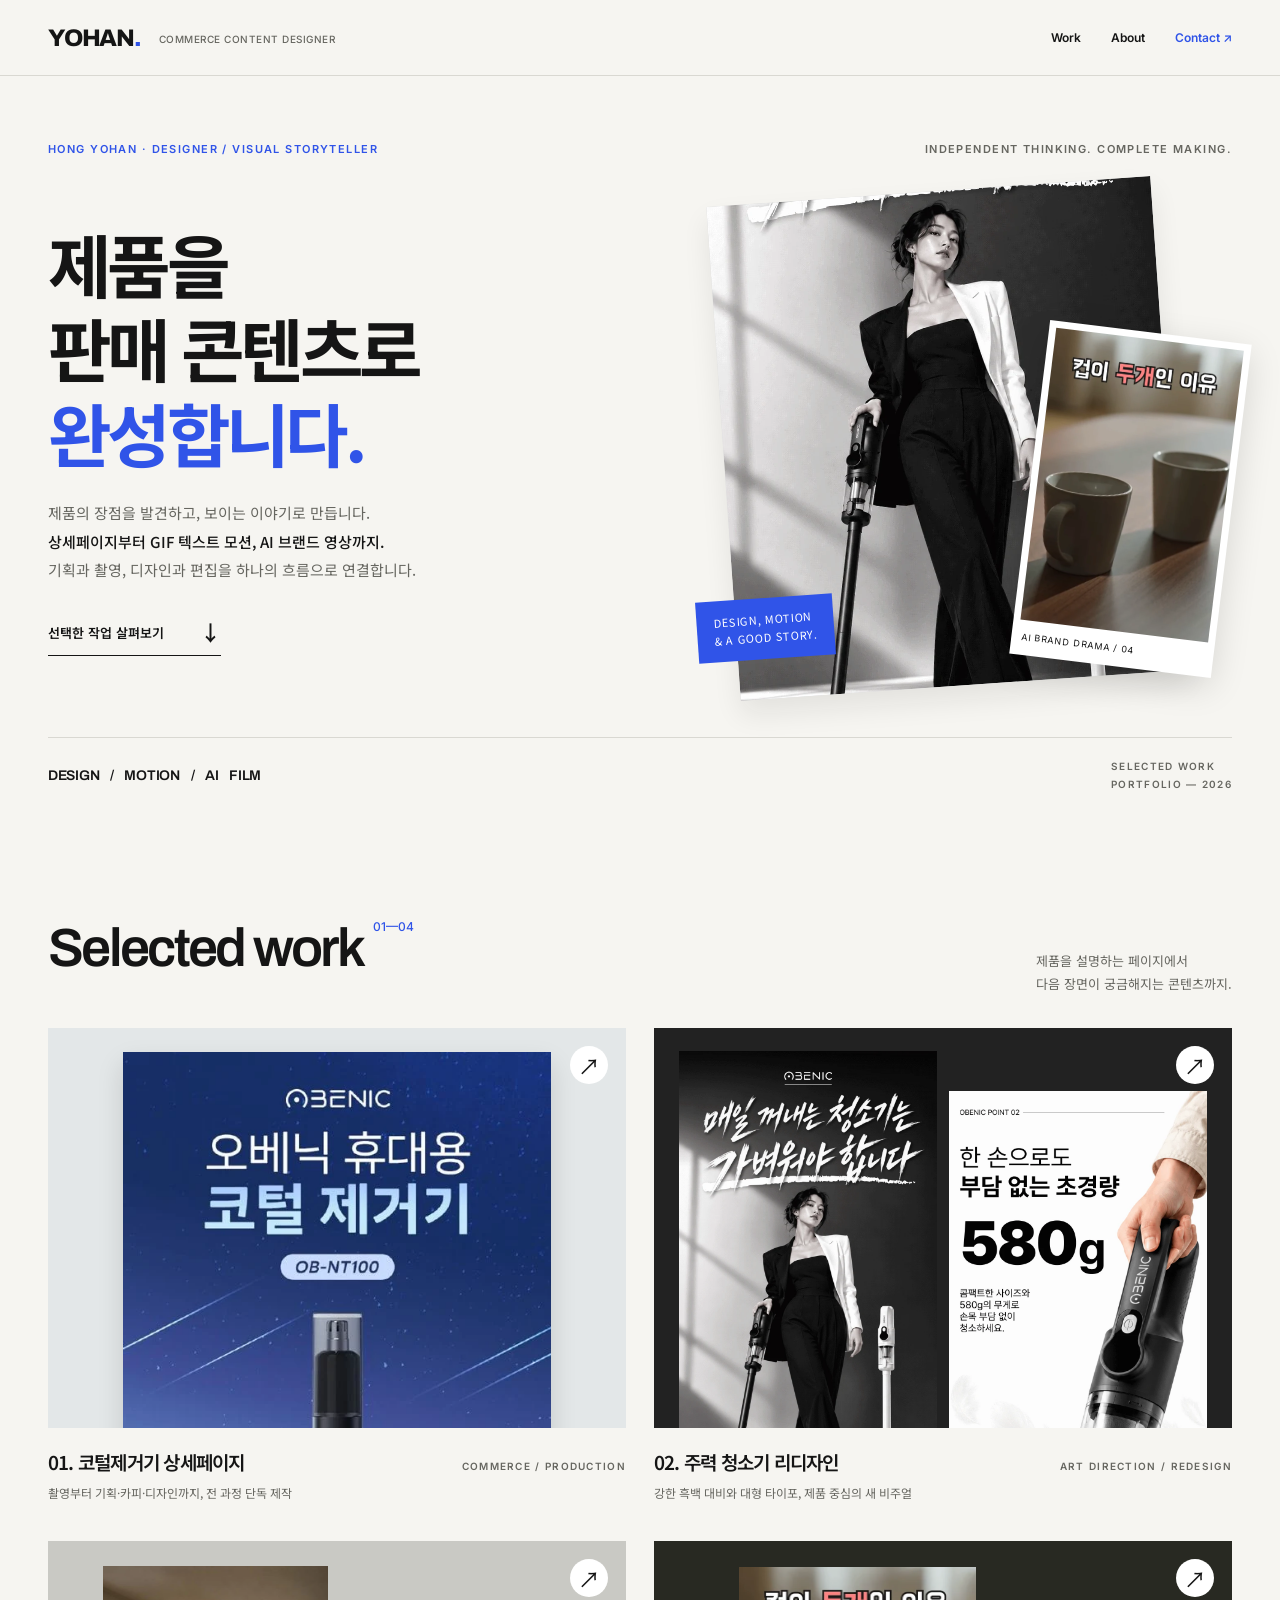
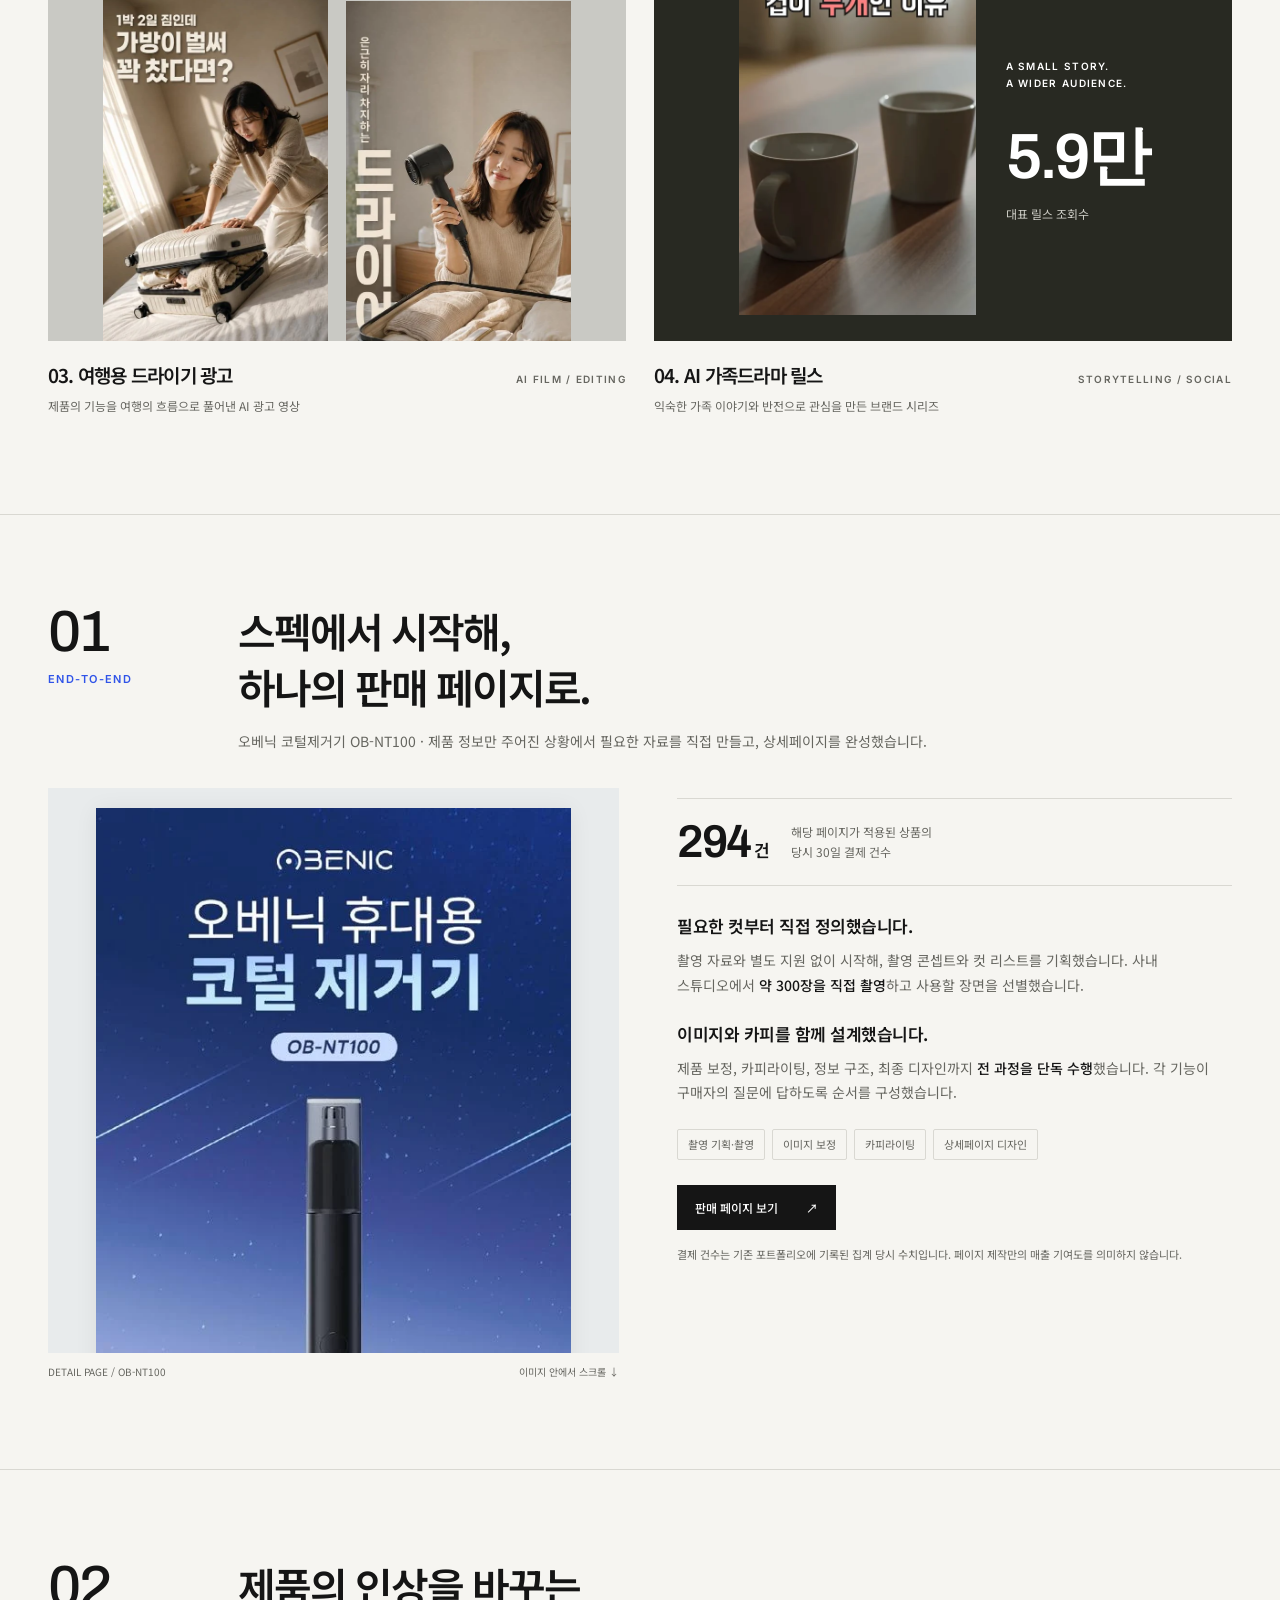
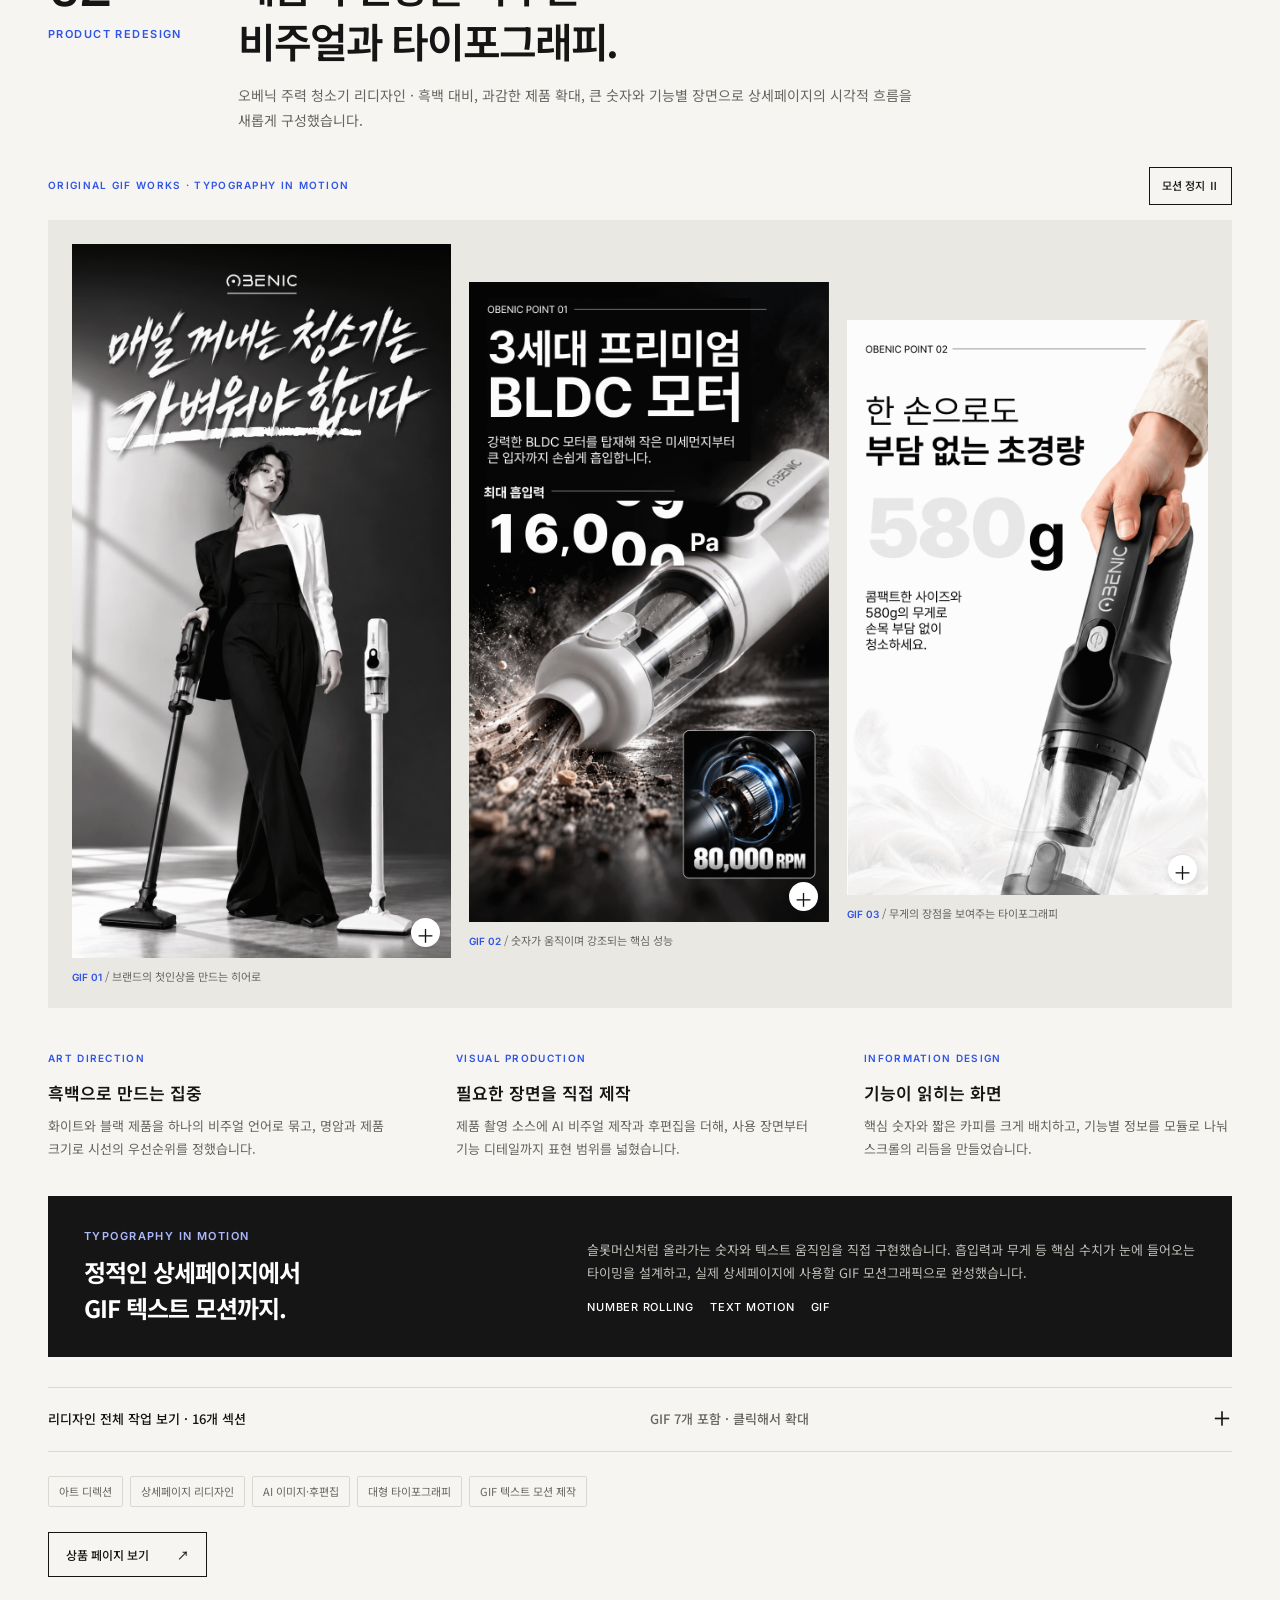
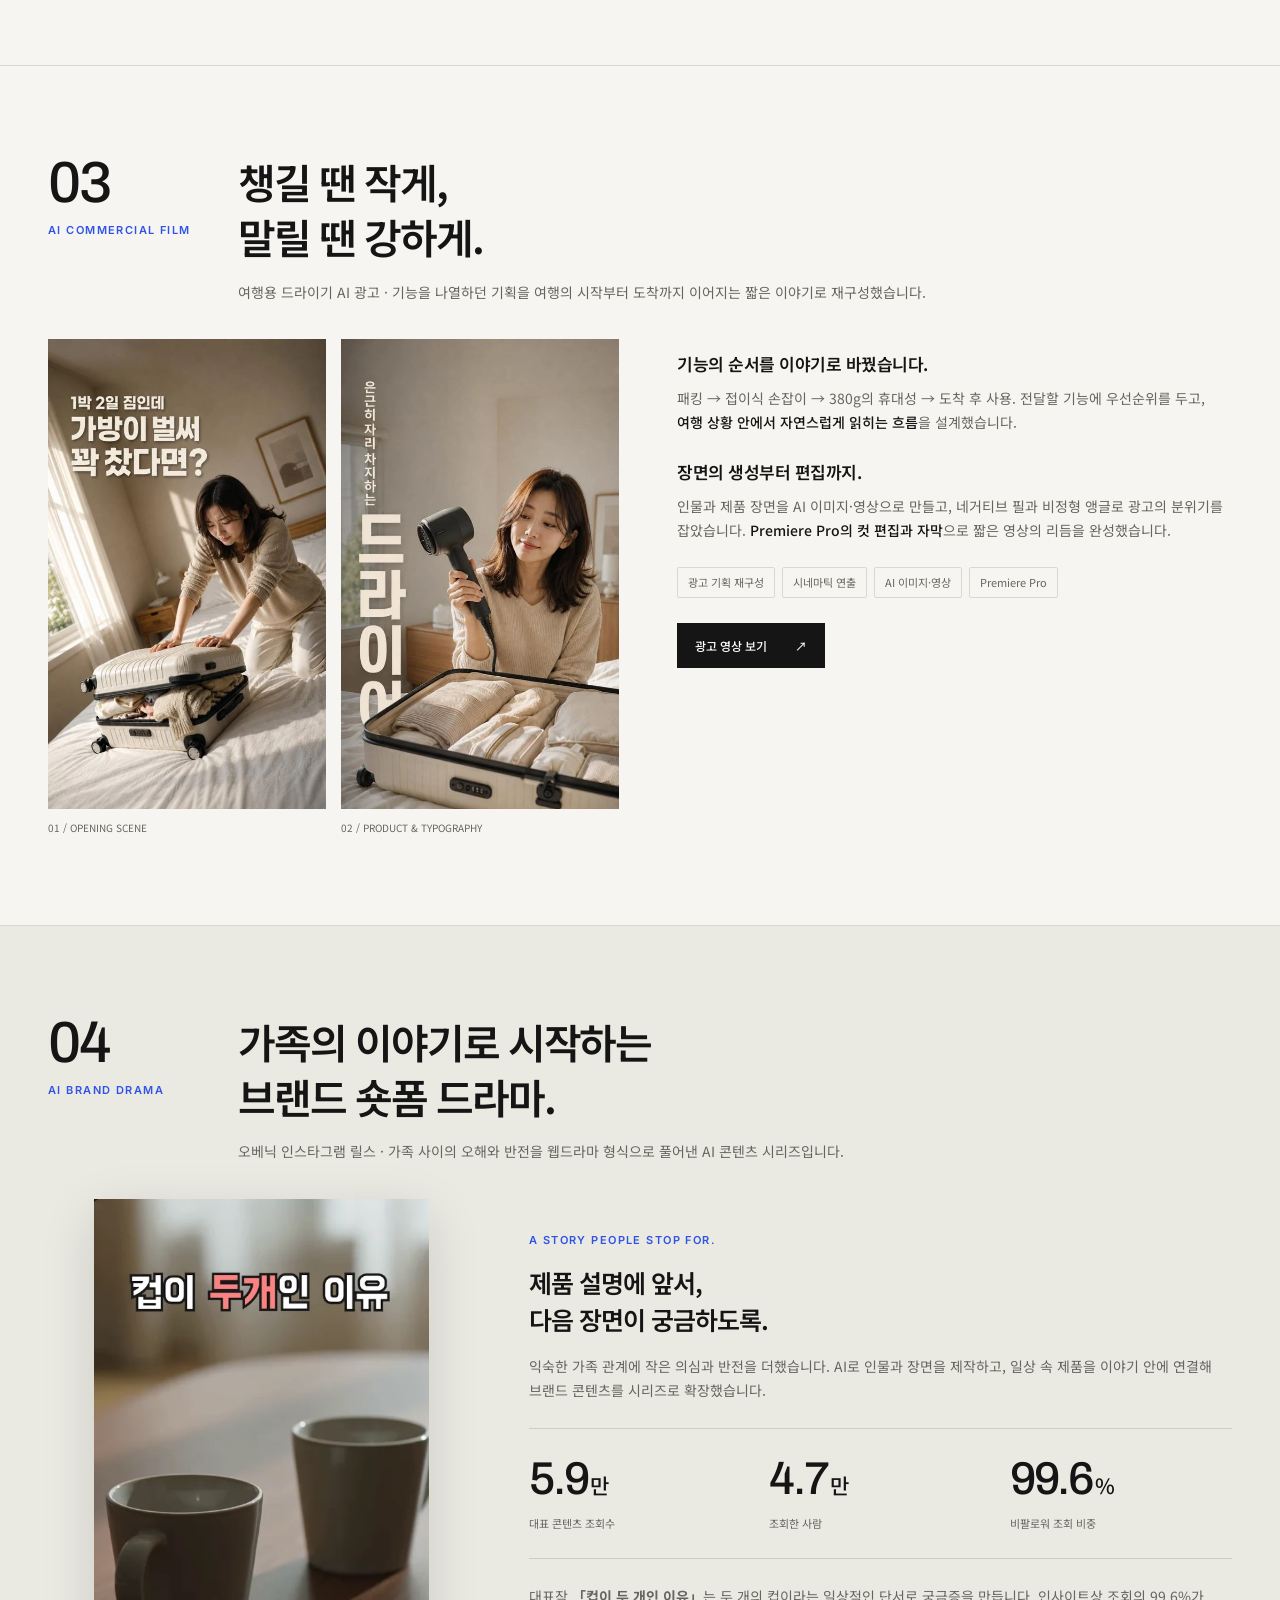
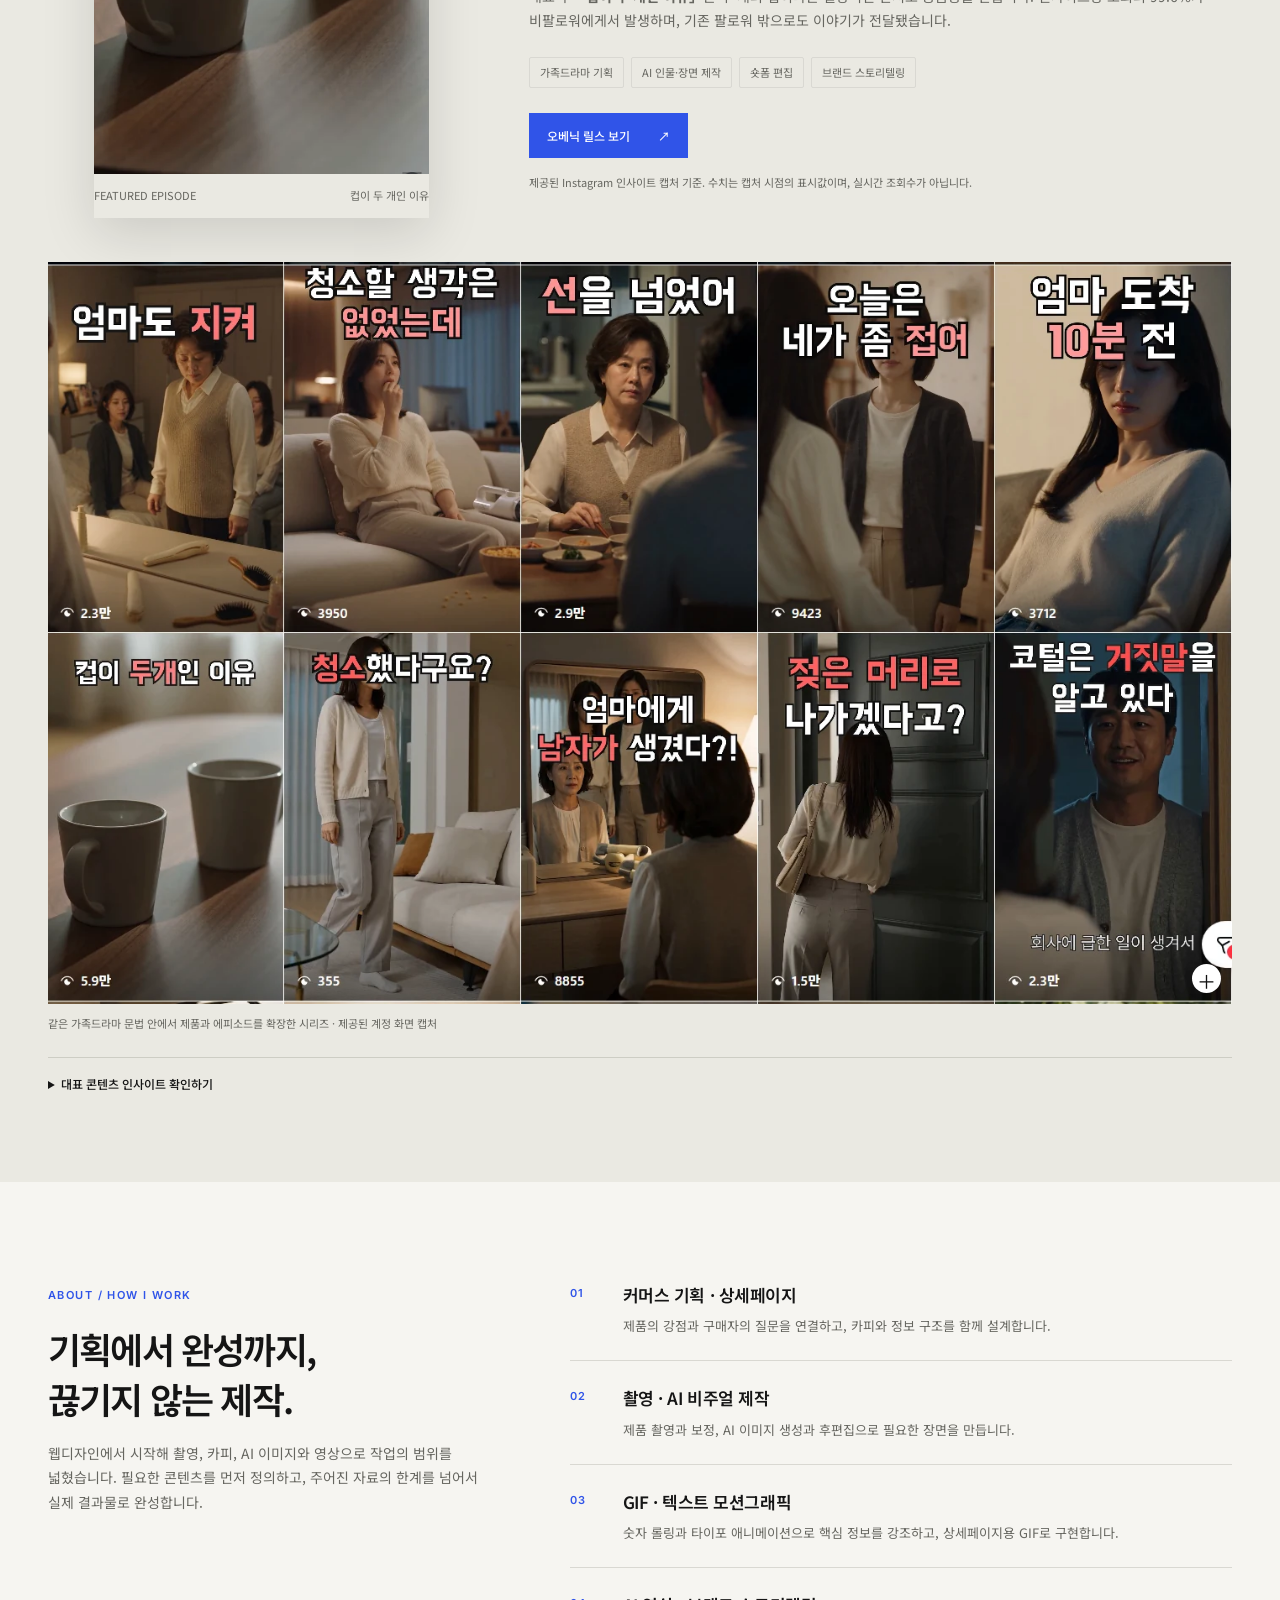
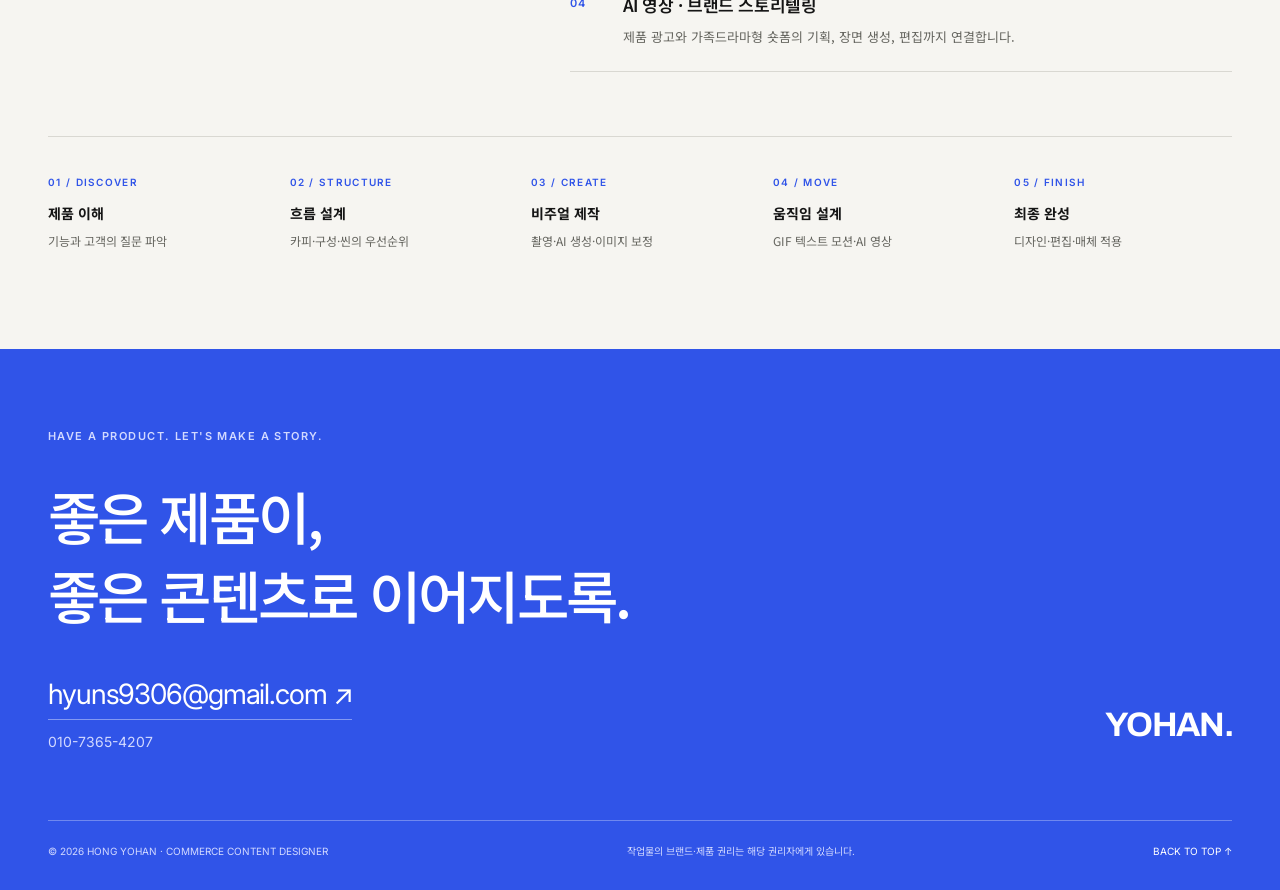
==== commit a3f131f8: "Showcase original animated GIFs across all 16 vacuum redesign sections" ====
--- a/index.html
+++ b/index.html
@@ -14,8 +14,8 @@
 <link rel="preconnect" href="https://fonts.googleapis.com">
 <link rel="preconnect" href="https://fonts.gstatic.com" crossorigin>
 <link href="https://fonts.googleapis.com/css2?family=Archivo:wght@400;500;600;700;800&family=Inter:wght@400;500;600&family=Noto+Sans+KR:wght@400;500;600;700&display=swap" rel="stylesheet">
-<link rel="stylesheet" href="styles.css">
-<script src="script.js" defer></script>
+<link rel="stylesheet" href="styles.css?v=20261021-2">
+<script src="script.js?v=20261021-2" defer></script>
 </head>
 <body id="top">
 <a class="skip" href="#cases">작업물 바로 보기</a>
@@ -36,7 +36,7 @@
         <a class="hero-action" href="#cases">선택한 작업 살펴보기 <span aria-hidden="true">↓</span></a>
       </div>
       <div class="hero-stage" aria-label="대표 작업 미리보기">
-        <a class="hero-art" href="#case-02" aria-label="청소기 리디자인 사례 보기" style="display:block"><img src="assets/vacuum-01.webp" alt="흑백 비주얼과 대형 타이포로 완성한 오베닉 청소기 리디자인" fetchpriority="high" width="860" height="1621"></a>
+        <a class="hero-art" href="#case-02" aria-label="청소기 리디자인 사례 보기" style="display:block"><img src="assets/vacuum-01.webp" alt="흑백 비주얼과 대형 타이포로 완성한 오베닉 청소기 리디자인" fetchpriority="high" width="860" height="1622"></a>
         <figure class="hero-inset"><a href="#case-04" aria-label="AI 가족드라마 사례 보기"><img src="assets/drama-cups.webp" alt="컵이 두 개인 이유 — AI 가족드라마 대표 썸네일" width="490" height="842"></a><figcaption>AI BRAND DRAMA / 04</figcaption></figure>
         <div class="hero-stamp" aria-hidden="true">DESIGN, MOTION<br>& A GOOD STORY.</div>
       </div>
@@ -100,10 +100,11 @@
       <div class="case-index"><span class="case-no">02</span><span class="mono">Product redesign</span></div>
       <div><h2 id="case02-title">제품의 인상을 바꾸는<br>비주얼과 타이포그래피.</h2><p>오베닉 주력 청소기 리디자인 · 흑백 대비, 과감한 제품 확대, 큰 숫자와 기능별 장면으로 상세페이지의 시각적 흐름을 새롭게 구성했습니다.</p></div>
     </div>
+    <div class="motion-toolbar"><span class="mono eyebrow">Original GIF works · Typography in motion</span><button class="button" id="motion-toggle" type="button" aria-pressed="true" aria-label="GIF 모션 재생">모션 정지 Ⅱ</button></div>
     <div class="vacuum-feature">
-      <figure><a class="art-button" href="assets/vacuum-01.webp" data-gallery="vacuum" data-title="01 · 브랜드 히어로" aria-label="브랜드 히어로 이미지 확대"><img src="assets/vacuum-01.webp" alt="오베닉 청소기 흑백 히어로 비주얼" loading="lazy"></a><figcaption class="art-caption">01 / 브랜드의 첫인상을 만드는 히어로</figcaption></figure>
-      <figure><a class="art-button" href="assets/vacuum-05.webp" data-gallery="vacuum" data-title="05 · 초경량 타이포그래피" aria-label="초경량 디자인 이미지 확대"><img src="assets/vacuum-05.webp" alt="580g 초경량을 대형 숫자로 강조한 상세페이지" loading="lazy"></a><figcaption class="art-caption">02 / 한눈에 읽히는 제품의 강점</figcaption></figure>
-      <figure><a class="art-button" href="assets/vacuum-16.webp" data-gallery="vacuum" data-title="16 · 제품 업그레이드" aria-label="제품 업그레이드 이미지 확대"><img src="assets/vacuum-16.webp" alt="연장봉 체결구조 업그레이드를 시각화한 페이지" loading="lazy"></a><figcaption class="art-caption">03 / 구조와 변화까지 설명하는 디테일</figcaption></figure>
+      <figure><a class="art-button" href="assets/vacuum-01.gif" data-gallery="vacuum" data-title="01 · 브랜드 히어로 모션" aria-label="브랜드 히어로 GIF 확대"><img src="assets/vacuum-01.gif" data-animated="assets/vacuum-01.gif" data-still="assets/vacuum-01.webp" alt="오베닉 청소기 흑백 히어로 비주얼 GIF" loading="lazy"></a><figcaption class="art-caption"><b>GIF 01</b> / 브랜드의 첫인상을 만드는 히어로</figcaption></figure>
+      <figure><a class="art-button" href="assets/vacuum-04.gif" data-gallery="vacuum" data-title="04 · 흡입력 숫자 모션" aria-label="흡입력 숫자 롤링 GIF 확대"><img src="assets/vacuum-04.gif" data-animated="assets/vacuum-04.gif" data-still="assets/vacuum-04.webp" alt="최대 흡입력 숫자가 움직이는 BLDC 모터 상세페이지 GIF" loading="lazy"></a><figcaption class="art-caption"><b>GIF 02</b> / 숫자가 움직이며 강조되는 핵심 성능</figcaption></figure>
+      <figure><a class="art-button" href="assets/vacuum-05.gif" data-gallery="vacuum" data-title="05 · 초경량 타이포 모션" aria-label="초경량 타이포그래피 GIF 확대"><img src="assets/vacuum-05.gif" data-animated="assets/vacuum-05.gif" data-still="assets/vacuum-05.webp" alt="580g 초경량을 강조하는 텍스트 모션 GIF" loading="lazy"></a><figcaption class="art-caption"><b>GIF 03</b> / 무게의 장점을 보여주는 타이포그래피</figcaption></figure>
     </div>
     <div class="case-summary">
       <div><span class="mono">Art direction</span><h3>흑백으로 만드는 집중</h3><p>화이트와 블랙 제품을 하나의 비주얼 언어로 묶고, 명암과 제품 크기로 시선의 우선순위를 정했습니다.</p></div>
@@ -112,12 +113,10 @@
     </div>
     <aside class="motion-callout" aria-labelledby="motion-title">
       <div><div class="mono">Typography in motion</div><h3 id="motion-title">정적인 상세페이지에서<br>GIF 텍스트 모션까지.</h3></div>
-      <div><p>슬롯머신처럼 올라가는 숫자와 텍스트 움직임을 직접 구현합니다. 핵심 수치가 눈에 들어오는 타이밍을 설계하고, 상세페이지에 사용할 GIF 모션그래픽으로 제작할 수 있습니다.</p><div class="motion-tags"><span>NUMBER ROLLING</span><span>TEXT MOTION</span><span>GIF</span></div></div>
+      <div><p>슬롯머신처럼 올라가는 숫자와 텍스트 움직임을 직접 구현했습니다. 흡입력과 무게 등 핵심 수치가 눈에 들어오는 타이밍을 설계하고, 실제 상세페이지에 사용할 GIF 모션그래픽으로 완성했습니다.</p><div class="motion-tags"><span>NUMBER ROLLING</span><span>TEXT MOTION</span><span>GIF</span></div></div>
     </aside>
-    <!-- New text-motion GIF is not supplied yet. Keep the capability truthful;
-         replace this comment with the user's actual GIF, not a simulated work sample. -->
     <details class="gallery-details">
-      <summary>리디자인 이미지 더 보기 <span class="muted">클릭하면 크게 볼 수 있습니다</span></summary>
+      <summary>리디자인 전체 작업 보기 · 16개 섹션 <span class="muted">GIF 7개 포함 · 클릭해서 확대</span></summary>
       <div class="gallery-grid" id="vacuum-gallery"></div>
     </details>
     <div class="case-tags"><span>아트 디렉션</span><span>상세페이지 리디자인</span><span>AI 이미지·후편집</span><span>대형 타이포그래피</span><span>GIF 텍스트 모션 제작</span></div>
--- a/styles.css
+++ b/styles.css
@@ -1,4 +1,4 @@
-:root{--paper:#f6f5f1;--white:#fff;--ink:#151515;--muted:#666660;--line:#d9d8d2;--blue:#3054e8;--max:1240px}*{box-sizing:border-box}html{scroll-behavior:smooth;scroll-padding-top:90px}body{margin:0;background:var(--paper);color:var(--ink);font-family:'Noto Sans KR',sans-serif;font-size:15px;line-height:1.75;-webkit-font-smoothing:antialiased}body.modal-open{overflow:hidden}a{color:inherit;text-decoration:none}button,summary,a{-webkit-tap-highlight-color:transparent;touch-action:manipulation}button{font:inherit;cursor:pointer}img{display:block;max-width:100%}h1,h2,h3,p,figure{margin:0}h1,h2,h3{word-break:keep-all}p{word-break:keep-all;overflow-wrap:break-word}::selection{background:var(--blue);color:#fff}:focus-visible{outline:3px solid var(--blue);outline-offset:5px}.wrap{width:min(calc(100% - 96px),var(--max));margin-inline:auto}.mono{font-family:'Inter',sans-serif;font-size:11px;font-weight:600;letter-spacing:.13em;text-transform:uppercase}.eyebrow{color:var(--blue)}.muted{color:var(--muted)}.skip{position:fixed;top:-80px;left:20px;background:var(--ink);color:white;padding:12px;z-index:1000}.skip:focus{top:12px}.site-nav{height:76px;position:sticky;top:0;z-index:30;background:rgba(246,245,241,.95);backdrop-filter:blur(18px);border-bottom:1px solid var(--line)}.nav-inner{height:100%;display:flex;align-items:center;justify-content:space-between;gap:24px}.brand{font-family:'Archivo',sans-serif;font-size:24px;font-weight:800;letter-spacing:-1.2px;line-height:1}.brand span{color:var(--blue)}.brand small{display:inline-block;font-family:'Inter',sans-serif;font-size:10px;letter-spacing:.05em;font-weight:500;vertical-align:middle;margin-left:18px;color:var(--muted)}.nav-links{display:flex;gap:30px;font-family:'Inter',sans-serif;font-size:12px;font-weight:600}.nav-links a:hover,.nav-contact{color:var(--blue)}
+:root{--paper:#f6f5f1;--white:#fff;--ink:#151515;--muted:#666660;--line:#d9d8d2;--blue:#3054e8;--max:1240px}*{box-sizing:border-box}html{scroll-behavior:smooth;scroll-padding-top:90px}body{margin:0;background:var(--paper);color:var(--ink);font-family:'Noto Sans KR',sans-serif;font-size:15px;line-height:1.75;-webkit-font-smoothing:antialiased}body.modal-open{overflow:hidden}a{color:inherit;text-decoration:none}button,summary,a{-webkit-tap-highlight-color:transparent;touch-action:manipulation}button{font:inherit;cursor:pointer}img{display:block;max-width:100%;height:auto}h1,h2,h3,p,figure{margin:0}h1,h2,h3{word-break:keep-all}p{word-break:keep-all;overflow-wrap:break-word}::selection{background:var(--blue);color:#fff}:focus-visible{outline:3px solid var(--blue);outline-offset:5px}.wrap{width:min(calc(100% - 96px),var(--max));margin-inline:auto}.mono{font-family:'Inter',sans-serif;font-size:11px;font-weight:600;letter-spacing:.13em;text-transform:uppercase}.eyebrow{color:var(--blue)}.muted{color:var(--muted)}.skip{position:fixed;top:-80px;left:20px;background:var(--ink);color:white;padding:12px;z-index:1000}.skip:focus{top:12px}.site-nav{height:76px;position:sticky;top:0;z-index:30;background:rgba(246,245,241,.95);backdrop-filter:blur(18px);border-bottom:1px solid var(--line)}.nav-inner{height:100%;display:flex;align-items:center;justify-content:space-between;gap:24px}.brand{font-family:'Archivo',sans-serif;font-size:24px;font-weight:800;letter-spacing:-1.2px;line-height:1}.brand span{color:var(--blue)}.brand small{display:inline-block;font-family:'Inter',sans-serif;font-size:10px;letter-spacing:.05em;font-weight:500;vertical-align:middle;margin-left:18px;color:var(--muted)}.nav-links{display:flex;gap:30px;font-family:'Inter',sans-serif;font-size:12px;font-weight:600}.nav-links a:hover,.nav-contact{color:var(--blue)}
 .hero{padding:64px 0 28px}.hero-top{display:flex;justify-content:space-between;gap:20px;padding-bottom:32px}.hero-grid{display:grid;grid-template-columns:1.12fr 1fr;gap:52px;align-items:center}.hero h1{font-size:clamp(42px,5.4vw,74px);font-weight:700;line-height:1.22;letter-spacing:-.067em}.hero h1 span{display:block;white-space:nowrap}.hero h1 .accent{color:var(--blue)}.hero-desc{max-width:470px;color:var(--muted);font-size:15px;line-height:1.9;margin-top:25px}.hero-desc strong{color:var(--ink);font-weight:500}.hero-action{display:inline-flex;align-items:center;gap:36px;margin-top:26px;padding:11px 0;border-bottom:1px solid var(--ink);font-size:13px;font-weight:600}.hero-action span{font-size:21px;line-height:1}.hero-stage{position:relative;height:495px;padding:0 64px 0 25px}.hero-art{height:100%;width:100%;background:#ddd;overflow:hidden;transform:rotate(-4deg);box-shadow:0 14px 28px #15151515}.hero-art img{width:100%;height:100%;object-fit:cover;object-position:50% 65%}.hero-inset{position:absolute;right:0;bottom:20px;width:38%;padding:7px;background:var(--white);transform:rotate(7deg);box-shadow:0 10px 35px #0002}.hero-inset img{width:100%;aspect-ratio:9/14;object-fit:cover}.hero-inset figcaption{font-family:'Inter',sans-serif;font-size:9px;letter-spacing:.08em;padding:9px 3px 3px}.hero-stamp{position:absolute;left:-1px;bottom:27px;background:var(--blue);color:#fff;padding:13px 17px;transform:rotate(-4deg);font-size:11px;line-height:1.6;letter-spacing:.06em}.hero-bottom{display:flex;justify-content:space-between;gap:20px;align-items:center;margin-top:51px;border-top:1px solid var(--line);padding-top:20px}.hero-bottom .disciplines{font-family:'Archivo',sans-serif;font-weight:600;font-size:14px;word-spacing:8px;letter-spacing:-.02em}.hero-bottom .mono{font-size:10px;color:var(--muted)}
 .section{padding:98px 0}.section-top{display:flex;justify-content:space-between;align-items:baseline;gap:24px;margin-bottom:32px}.section-top h2{font-family:'Archivo',sans-serif;font-size:clamp(34px,4.2vw,54px);line-height:1.1;font-weight:600;letter-spacing:-.05em}.section-top h2 sup{font:500 12px 'Inter',sans-serif;vertical-align:top;letter-spacing:0;color:var(--blue);margin-left:10px}.section-top p{font-size:13px;color:var(--muted);max-width:390px}.project-grid{display:grid;grid-template-columns:1fr 1fr;gap:38px 28px}.project-cover{position:relative;height:400px;background:#e8e7e2;overflow:hidden}.project-cover:after{content:'↗';position:absolute;right:18px;top:18px;width:38px;height:38px;display:grid;place-items:center;border-radius:50%;color:var(--ink);background:var(--white);font-size:22px;transition:transform .2s}.project:hover .project-cover:after{transform:rotate(45deg)}.project img{transition:transform .5s}.project:hover img{transform:scale(1.025)}.cover-trimmer{padding:24px 13%;background:#e3e7e8}.cover-trimmer img{width:100%;box-shadow:0 12px 25px #0002}.cover-vacuum{display:grid;grid-template-columns:1fr 1fr;gap:12px;padding:23px 25px 0;background:#222}.cover-vacuum img{width:100%;height:420px;object-fit:cover;object-position:top}.cover-vacuum img:nth-child(2){margin-top:40px}.cover-video{display:flex;justify-content:center;gap:18px;padding:25px 0 0;background:#c9c9c4}.cover-video img{width:39%;height:420px;object-fit:cover;object-position:top}.cover-video img:nth-child(2){margin-top:35px}.cover-drama{display:flex;justify-content:center;align-items:center;gap:30px;background:#282922;color:white;padding:26px}.cover-drama img{width:45%;height:100%;object-fit:cover}.cover-drama strong{display:block;font:600 clamp(42px,5vw,72px)/1.1 'Archivo',sans-serif;letter-spacing:-.06em}.cover-drama span{display:block;font-size:12px;color:#cecec7;margin-top:10px}.cover-drama .mono{font-size:10px;line-height:1.7;margin-bottom:30px;max-width:135px}.project-meta{display:flex;justify-content:space-between;gap:14px;margin-top:17px;align-items:baseline}.project-meta h3{font-size:19px;font-weight:600;letter-spacing:-.04em}.project-meta .mono{font-size:10px;color:var(--muted);white-space:nowrap}.project-desc{font-size:12px;color:var(--muted);margin-top:4px}
 .case-section{padding:88px 0;border-top:1px solid var(--line);scroll-margin-top:24px}.case-heading{display:grid;grid-template-columns:160px 1fr;gap:30px;margin-bottom:35px}.case-index .mono{color:var(--blue);display:block;margin-top:9px}.case-index .case-no{font:500 58px/1 'Archivo',sans-serif;letter-spacing:-.04em}.case-heading h2{font-size:clamp(28px,3.2vw,41px);line-height:1.35;letter-spacing:-.05em;font-weight:600}.case-heading p{font-size:14px;color:var(--muted);margin-top:15px;max-width:690px}.case-layout{display:grid;grid-template-columns:1.03fr 1fr;gap:58px;align-items:start}.case-copy{padding-top:10px}.case-copy h3{font-size:17px;font-weight:600;letter-spacing:-.03em;margin:22px 0 7px}.case-copy h3:first-child{margin-top:0}.case-copy p{font-size:14px;color:var(--muted)}.case-copy b{font-weight:500;color:var(--ink)}.case-tags{display:flex;flex-wrap:wrap;gap:7px;margin-top:24px}.case-tags span{font-size:11px;border:1px solid var(--line);padding:5px 10px;border-radius:2px;color:var(--muted)}.links{display:flex;flex-wrap:wrap;gap:12px;margin-top:25px}.button{display:inline-flex;align-items:center;justify-content:center;gap:28px;font-size:12px;font-weight:500;border:1px solid var(--ink);background:transparent;padding:11px 17px;color:var(--ink)}.button:hover{background:var(--ink);color:white}.button.solid{background:var(--ink);color:white}.button.blue{background:var(--blue);border-color:var(--blue);color:#fff}.button.blue:hover{background:#203ec1}.button:disabled{opacity:.3;cursor:default}.detail-window{position:relative;max-height:565px;overflow-y:auto;scrollbar-width:thin;background:#e8ebec;padding:20px 48px;overscroll-behavior:contain}.detail-window img{width:100%;height:auto;box-shadow:0 2px 22px #0001}.window-caption{display:flex;justify-content:space-between;font-size:10px;margin-top:10px;color:var(--muted);gap:12px}.metric-inline{border-top:1px solid var(--line);border-bottom:1px solid var(--line);padding:20px 0;display:flex;align-items:center;gap:23px;margin-bottom:25px}.metric-inline strong{font:600 46px/1 'Archivo',sans-serif;letter-spacing:-.05em}.metric-inline strong small{font-family:'Noto Sans KR',sans-serif;font-size:17px;margin-left:4px}.metric-inline span{font-size:12px;color:var(--muted);line-height:1.7}.evidence-note{font-size:11px!important;color:var(--muted);line-height:1.7;margin-top:15px}
@@ -11,3 +11,4 @@
 @media(max-width:600px){html{scroll-padding-top:75px}.wrap{width:calc(100% - 40px)}.site-nav{height:63px}.brand{font-size:22px}.nav-links{gap:20px;font-size:11px}.hero-top{font-size:9px;padding-bottom:25px}.hero-grid{grid-template-columns:1fr;gap:34px}.hero h1{font-size:clamp(34px,9.3vw,52px);line-height:1.23;letter-spacing:-.065em}.hero-desc{font-size:14px;max-width:430px}.hero-action{margin-top:18px}.hero-stage{height:410px;max-width:360px;width:90%;margin:8px auto 0;padding:0 43px 0 12px}.hero-art img{object-position:center 60%}.hero-inset{width:39%;bottom:23px}.hero-stamp{left:-8px;bottom:17px;padding:12px 14px;font-size:10px}.hero-bottom{margin-top:29px}.hero-bottom .mono{max-width:80px;text-align:right;font-size:8px;line-height:1.7}.hero-bottom .disciplines{font-size:12px;word-spacing:2px}.section{padding:58px 0}.section-top{display:block;margin-bottom:25px}.section-top h2{font-size:37px}.section-top p{max-width:100%;margin-top:13px}.project-grid{grid-template-columns:1fr;gap:29px}.project-cover{height:340px}.project-meta{display:flex;align-items:baseline}.project-meta h3{font-size:17px}.project-meta .mono{font-size:8px}.cover-trimmer{padding:22px 16%}.cover-drama{padding:22px;gap:30px}.cover-drama img{width:46%}.cover-drama strong{font-size:54px}.cover-drama .mono{font-size:10px}.cover-drama span{font-size:11px}.case-section{padding:55px 0}.case-heading{grid-template-columns:1fr;gap:17px;margin-bottom:25px}.case-index{display:flex;align-items:center;gap:16px}.case-index .case-no{font-size:32px}.case-index .mono{font-size:9px;margin:0}.case-heading h2{font-size:29px}.case-heading p{font-size:13px;margin-top:12px}.case-layout{grid-template-columns:1fr;gap:28px}.detail-window{max-height:440px;padding:20px 30px}.case-copy{padding-top:0}.case-copy p{font-size:14px}.case-copy h3{font-size:17px}.metric-inline strong{font-size:43px}.metric-inline span{font-size:12px}.case-tags span{font-size:10px}.vacuum-feature{grid-template-columns:1fr 1fr;gap:14px;padding:15px;margin-top:24px}.vacuum-feature figure:first-child{grid-column:1 / -1;width:74%;margin-inline:auto}.vacuum-feature figure:nth-child(n+2){margin-top:9px}.art-caption{font-size:10px}.case-summary{gap:23px;margin:28px 0}.case-summary>div{display:block}.case-summary h3{margin:7px 0}.case-summary p{font-size:13px}.motion-callout{grid-template-columns:1fr;gap:15px;padding:25px}.motion-callout h3{font-size:22px}.motion-callout p{font-size:13px}.gallery-grid{grid-template-columns:1fr 1fr;gap:20px 13px}.gallery-grid .art-button{height:245px}.gallery-details summary{font-size:12px}.video-stills img{height:350px}.drama-layout{grid-template-columns:1fr;gap:28px}.drama-feature{max-width:270px}.drama-copy h3{font-size:25px}.drama-copy p{font-size:14px}.metric-grid{gap:15px;padding:22px 0}.metric-grid strong{font-size:40px}.metric-grid strong small{font-size:20px}.metric-grid span{font-size:10px}.drama-grid-figure{margin-top:30px}.drama-grid-figure .art-button:after{bottom:8px;right:8px}.evidence-content{grid-template-columns:1fr}.evidence-content .art-button{max-width:270px}.about-grid{grid-template-columns:1fr;gap:32px}.about-intro h2{font-size:30px}.workflow{grid-template-columns:1fr 1fr;gap:25px;margin-top:35px}.workflow p{font-size:12px}.contact{padding:50px 0 25px}.contact h2{font-size:33px}.contact-main{align-items:start}.contact-mark{font-size:23px}.contact-links a{font-size:19px}.contact-links a:last-child{font-size:12px}.footer{margin-top:45px;flex-wrap:wrap;font-size:9px;gap:12px}.lightbox{width:calc(100vw - 16px);max-height:94dvh}.lightbox-bar{padding:10px 12px;gap:10px}.lightbox-bar>span{font-size:10px}.lightbox-controls{gap:5px}.lightbox-controls button{width:32px;height:32px}.evidence-note{font-size:10px!important}}
 @media(max-width:360px){.wrap{width:calc(100% - 32px)}.nav-links{gap:15px}.hero-stage{height:355px}.project-cover{height:300px}.project-meta{display:block}.hero-bottom .disciplines{font-size:10px}.metric-grid strong{font-size:35px}.metric-grid span{font-size:9px}.contact-main{display:block}.contact-mark{margin-top:25px}.gallery-grid .art-button{height:210px}}
 @media(prefers-reduced-motion:reduce){html{scroll-behavior:auto}*,*:before,*:after{animation:none!important;transition:none!important}}
+.motion-toolbar{display:flex;justify-content:space-between;align-items:center;gap:20px;margin-top:30px}.motion-toolbar .mono{font-size:10px}.motion-toolbar .button{font-size:11px;padding:8px 12px}.motion-toolbar+.vacuum-feature{margin-top:15px}.art-caption b{font:600 10px 'Inter',sans-serif;color:var(--blue)}.gallery-grid .gif-marker{position:absolute;top:10px;left:10px;background:var(--blue);color:#fff;padding:4px 7px;font:600 9px 'Inter',sans-serif;letter-spacing:.07em;z-index:1}@media(max-width:600px){.motion-toolbar{align-items:flex-start;gap:15px}.motion-toolbar .mono{font-size:8px;max-width:130px}.motion-toolbar .button{font-size:10px;padding:7px 9px;white-space:nowrap}}
